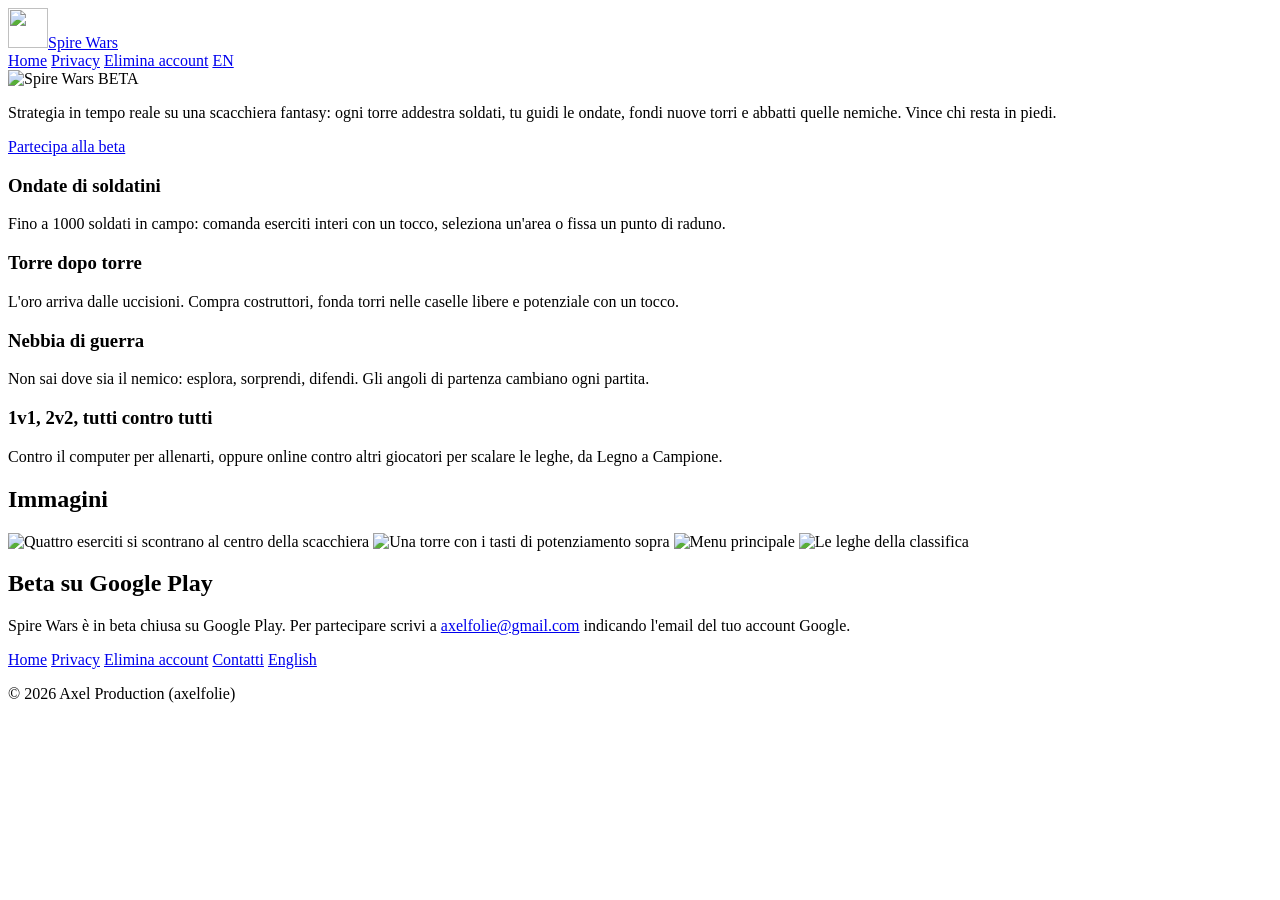
==== index.html @ b200a83e "Add files via upload" ====
<!doctype html>
<html lang="it">
<head>
  <meta charset="utf-8" />
  <meta name="viewport" content="width=device-width, initial-scale=1" />
  <title>Spire Wars – Strategia a torri in tempo reale</title>
  <meta name="description" content="Guida ondate di centinaia di soldatini, conquista la scacchiera torre dopo torre. 1 contro 1, 2 contro 2, tutti contro tutti, anche online." />
  <meta name="theme-color" content="#0d1a33" />
  <meta property="og:title" content="Spire Wars – Strategia a torri in tempo reale" />
  <meta property="og:description" content="Guida ondate di centinaia di soldatini, conquista la scacchiera torre dopo torre. 1 contro 1, 2 contro 2, tutti contro tutti, anche online." />
  <meta property="og:image" content="https://spirewars.github.io/assets/social.jpg" />
  <link rel="icon" href="favicon.png" />
  <link rel="alternate" hreflang="en" href="en/index.html" />
  <link rel="stylesheet" href="assets/style.css" />
</head>
<body>
  <header class="top">
    <div class="wrap">
      <a class="brand" href="./"><img src="assets/icon-64.png" alt="" width="40" height="40" /><span>Spire Wars</span></a>
      <nav class="nav" aria-label="Principale">
        <a href="./" aria-current="page">Home</a>
        <a href="privacy.html">Privacy</a>
        <a href="delete-account.html">Elimina account</a>
        <a class="lang" href="en/index.html" hreflang="en" lang="en">EN</a>
      </nav>
    </div>
  </header>

  <main>
    <section class="hero">
      <div class="wrap">
        <img class="logo" src="assets/title.png" alt="Spire Wars" width="900" height="358" />
        <span class="badge">BETA</span>
        <p class="lead">Strategia in tempo reale su una scacchiera fantasy: ogni torre addestra soldati, tu guidi le ondate, fondi nuove torri e abbatti quelle nemiche. Vince chi resta in piedi.</p>
        <a class="btn" href="mailto:axelfolie@gmail.com?subject=Beta%20Spire%20Wars">Partecipa alla beta</a>
      </div>
    </section>
    <section>
      <div class="wrap">
        <div class="cards">
          <div class="card"><h3>Ondate di soldatini</h3><p>Fino a 1000 soldati in campo: comanda eserciti interi con un tocco, seleziona un'area o fissa un punto di raduno.</p></div>
          <div class="card"><h3>Torre dopo torre</h3><p>L'oro arriva dalle uccisioni. Compra costruttori, fonda torri nelle caselle libere e potenziale con un tocco.</p></div>
          <div class="card"><h3>Nebbia di guerra</h3><p>Non sai dove sia il nemico: esplora, sorprendi, difendi. Gli angoli di partenza cambiano ogni partita.</p></div>
          <div class="card"><h3>1v1, 2v2, tutti contro tutti</h3><p>Contro il computer per allenarti, oppure online contro altri giocatori per scalare le leghe, da Legno a Campione.</p></div>
        </div>
        <h2>Immagini</h2>
        <div class="shots">
          <img src="assets/shot_it_2_battle.jpg" alt="Quattro eserciti si scontrano al centro della scacchiera" loading="lazy" width="1280" height="720" />
          <img src="assets/shot_it_3_upgrades.jpg" alt="Una torre con i tasti di potenziamento sopra" loading="lazy" width="1280" height="720" />
          <img src="assets/shot_it_1_menu.jpg" alt="Menu principale" loading="lazy" width="1280" height="720" />
          <img src="assets/shot_it_4_ranking.jpg" alt="Le leghe della classifica" loading="lazy" width="1280" height="720" />
        </div>
        <h2>Beta su Google Play</h2>
        <p>Spire Wars è in beta chiusa su Google Play. Per partecipare scrivi a <a href="mailto:axelfolie@gmail.com?subject=Beta%20Spire%20Wars">axelfolie@gmail.com</a> indicando l'email del tuo account Google.</p>
      </div>
    </section>
  </main>

  <footer>
    <div class="wrap">
      <nav aria-label="Note legali">
        <a href="./">Home</a>
        <a href="privacy.html">Privacy</a>
        <a href="delete-account.html">Elimina account</a>
        <a href="mailto:axelfolie@gmail.com">Contatti</a>
        <a href="en/index.html" hreflang="en" lang="en">English</a>
      </nav>
      <p>© 2026 Axel Production (axelfolie)</p>
    </div>
  </footer>
</body>
</html>
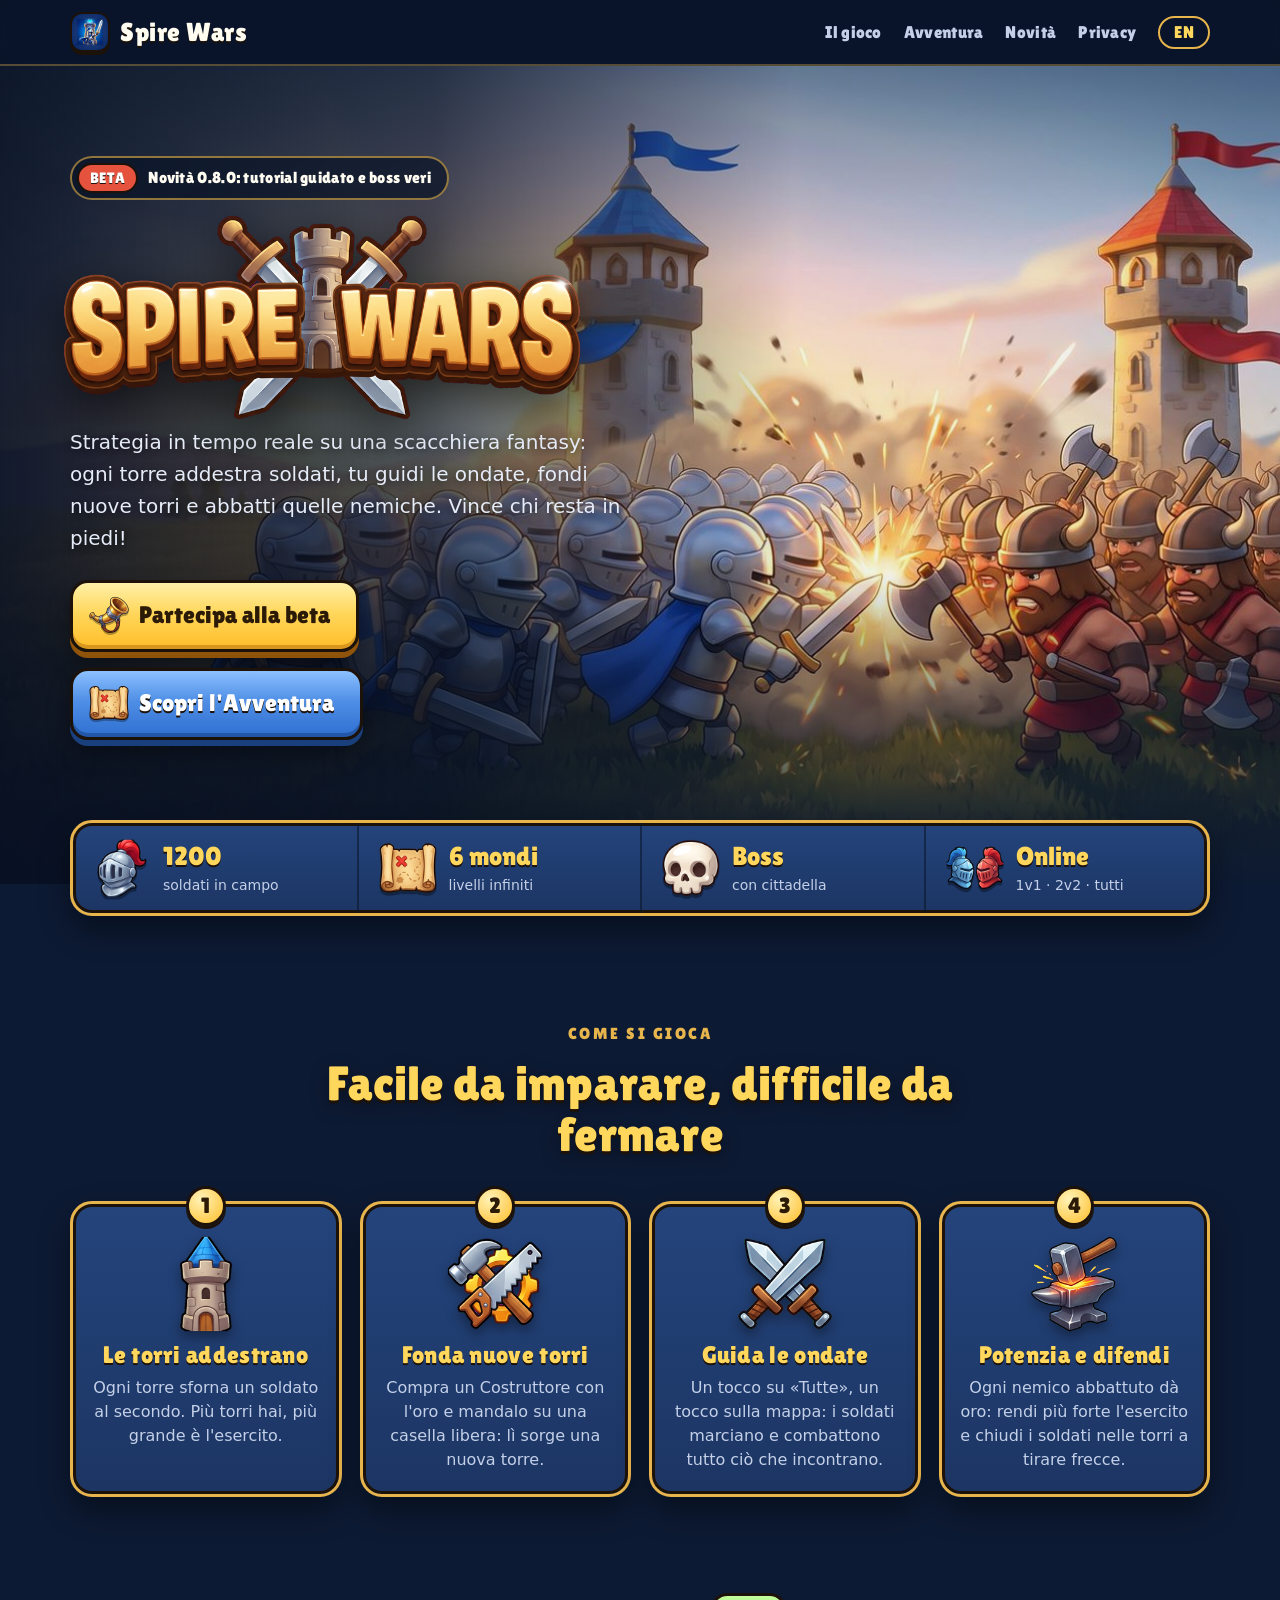
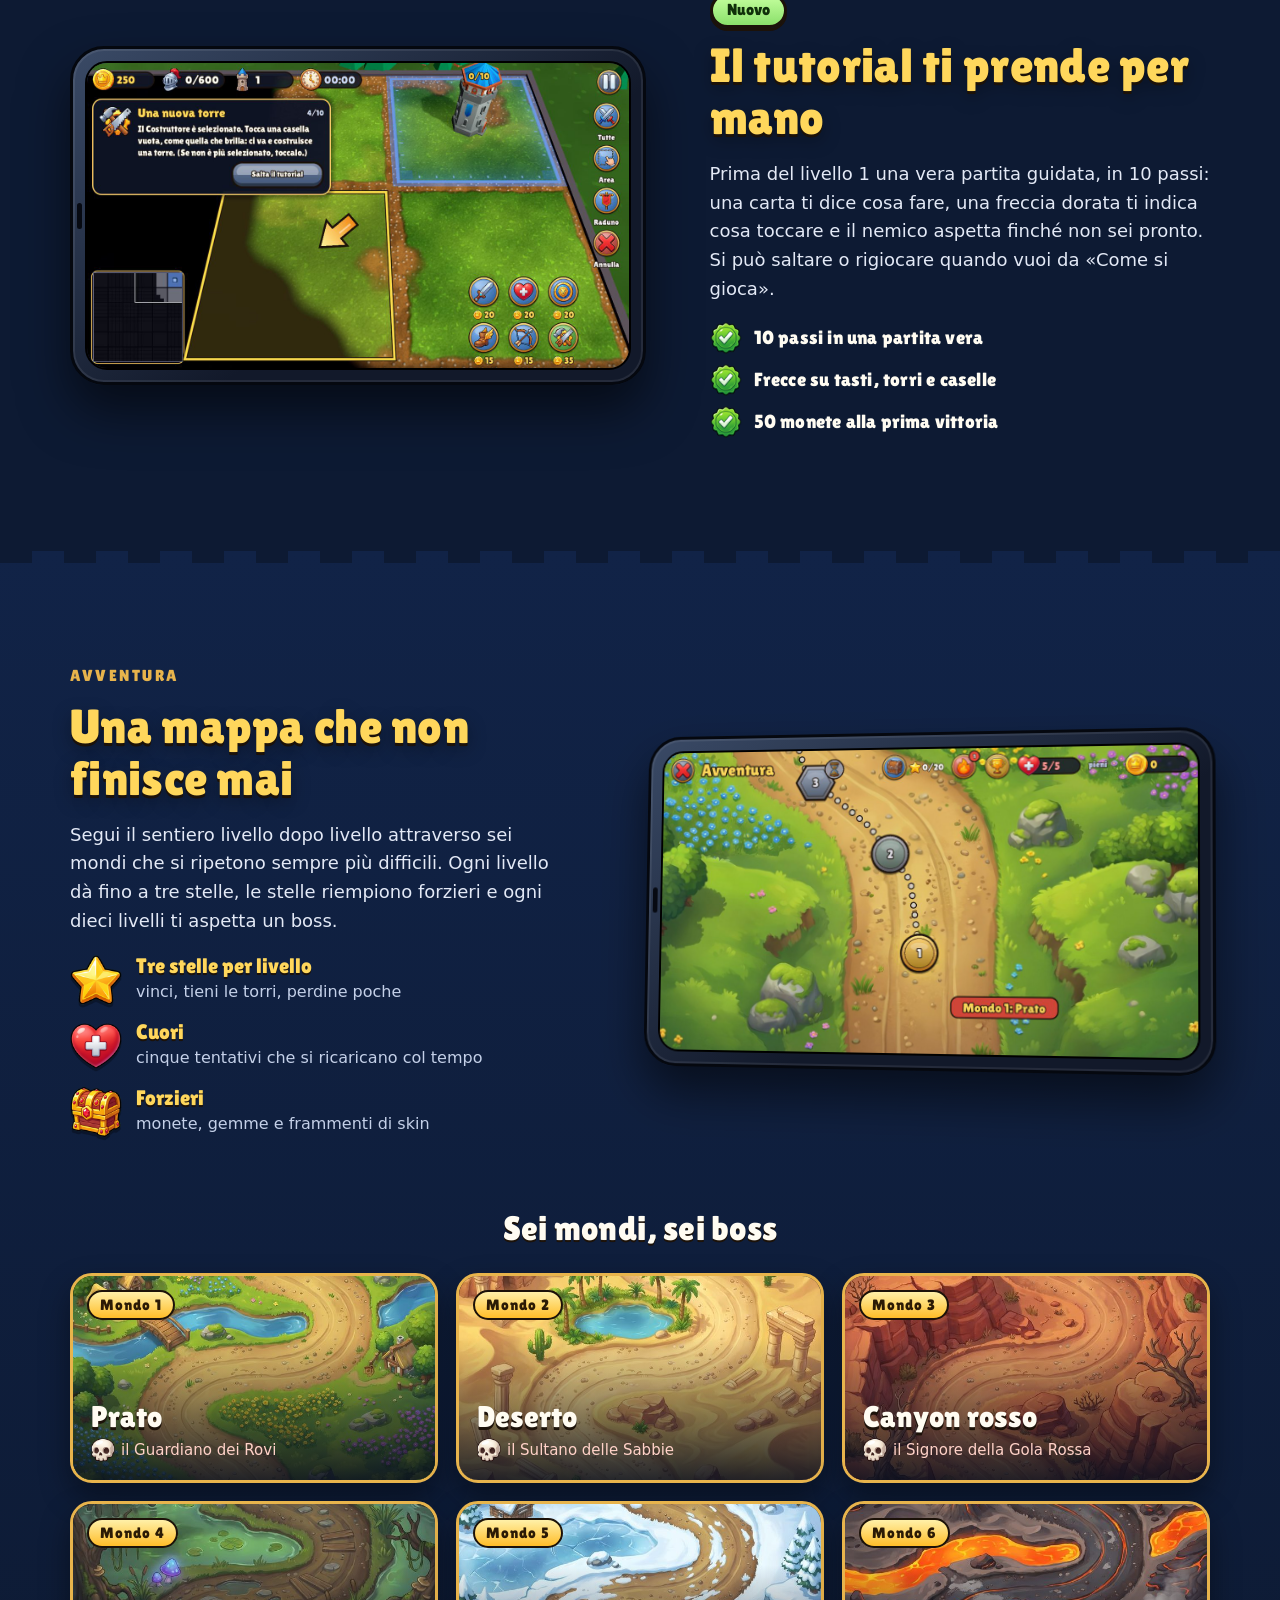
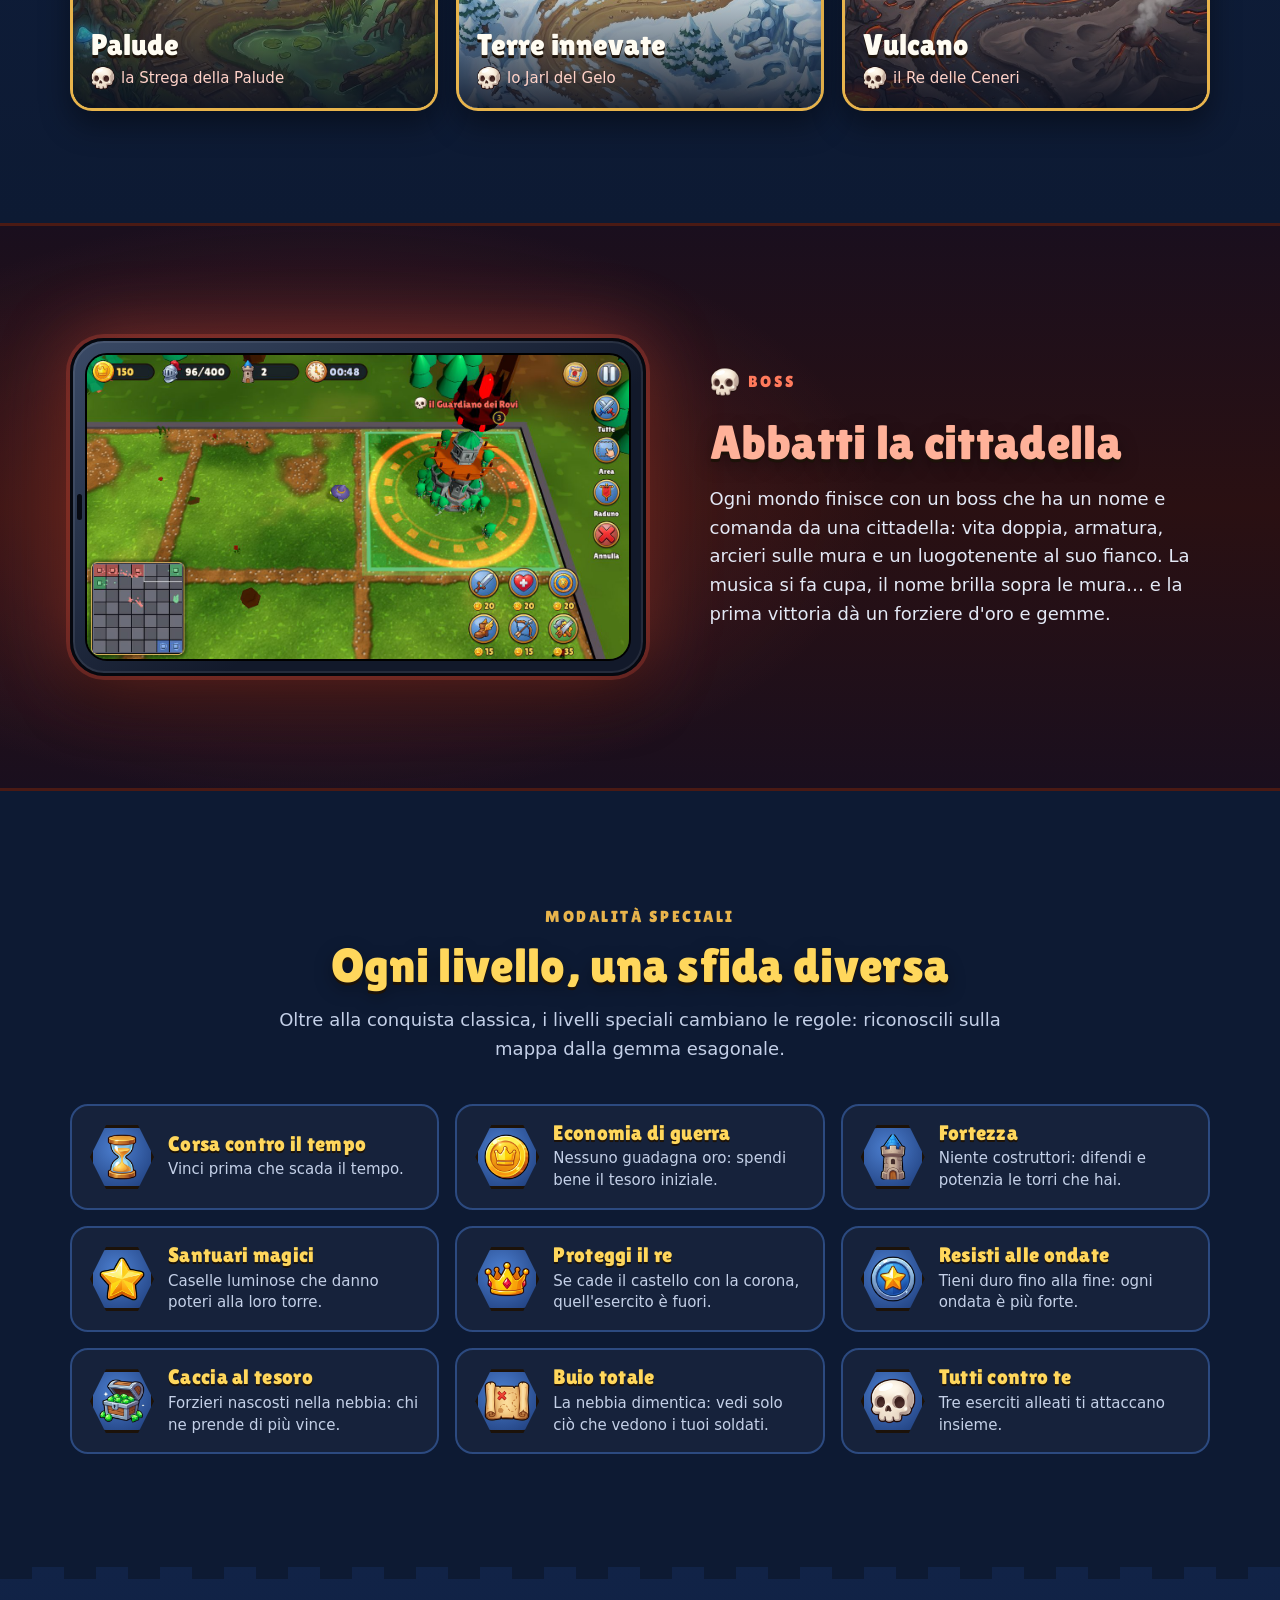
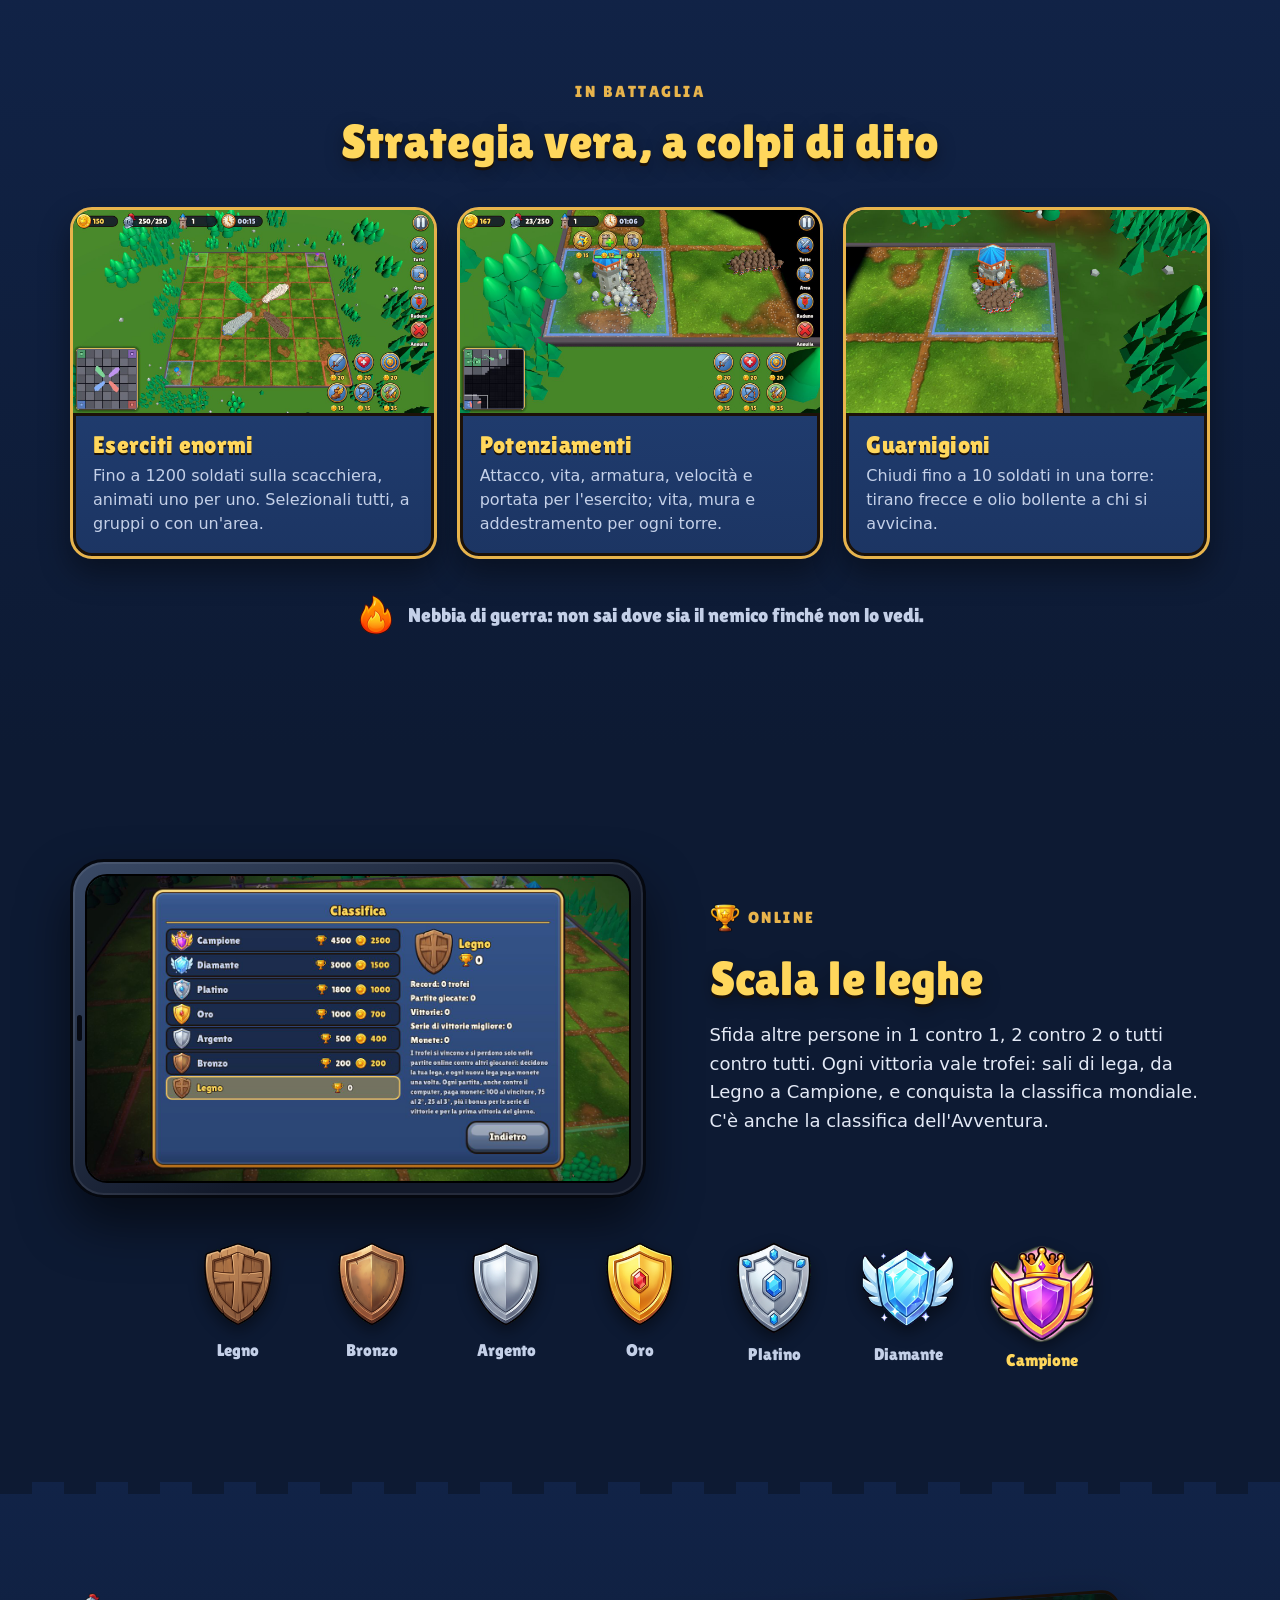
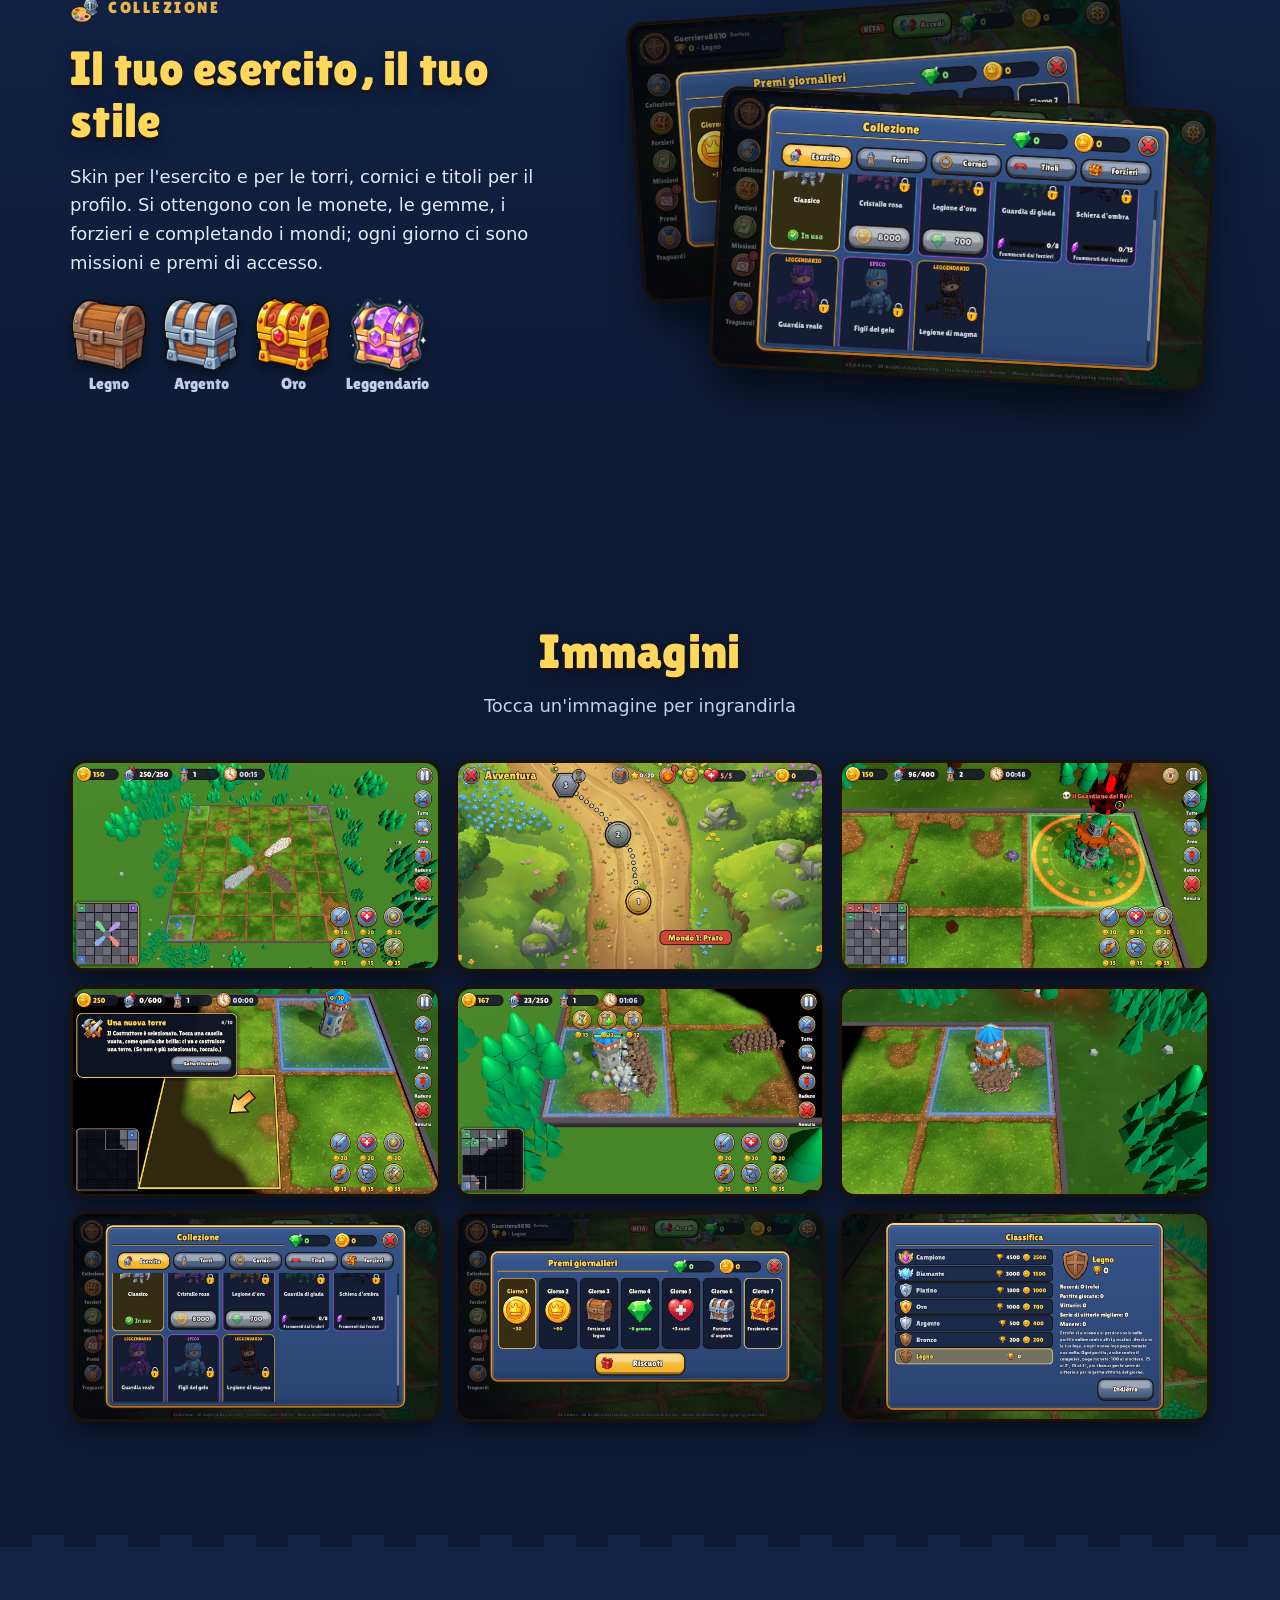
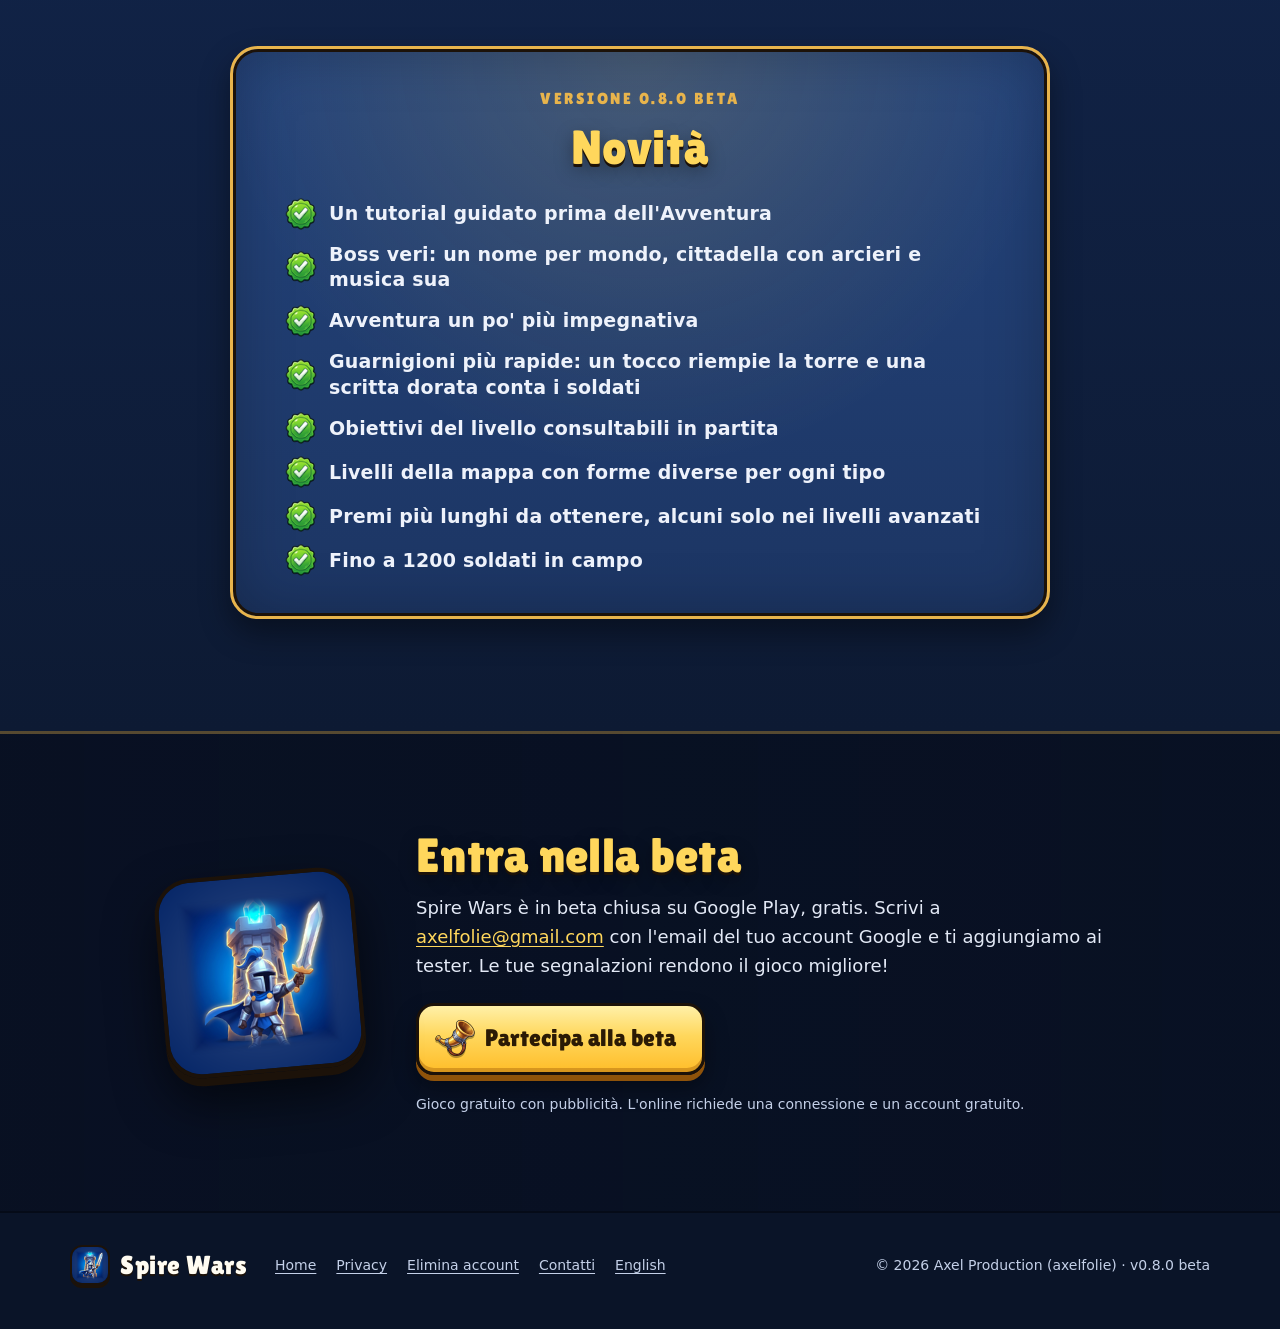
==== commit 322cbae3: "Add files via upload" ====
--- a/index.html
+++ b/index.html
@@ -4,13 +4,16 @@
   <meta charset="utf-8" />
   <meta name="viewport" content="width=device-width, initial-scale=1" />
   <title>Spire Wars – Strategia a torri in tempo reale</title>
-  <meta name="description" content="Guida ondate di centinaia di soldatini, conquista la scacchiera torre dopo torre. 1 contro 1, 2 contro 2, tutti contro tutti, anche online." />
+  <meta name="description" content="Guida ondate di centinaia di soldatini e conquista la scacchiera torre dopo torre. Avventura infinita con boss, tutorial guidato, 1 contro 1, 2 contro 2 e tutti contro tutti online." />
   <meta name="theme-color" content="#0d1a33" />
+  <meta property="og:type" content="website" />
   <meta property="og:title" content="Spire Wars – Strategia a torri in tempo reale" />
-  <meta property="og:description" content="Guida ondate di centinaia di soldatini, conquista la scacchiera torre dopo torre. 1 contro 1, 2 contro 2, tutti contro tutti, anche online." />
+  <meta property="og:description" content="Guida ondate di centinaia di soldatini e conquista la scacchiera torre dopo torre. Avventura infinita con boss, tutorial guidato, 1 contro 1, 2 contro 2 e tutti contro tutti online." />
   <meta property="og:image" content="https://spirewars.github.io/assets/social.jpg" />
+  <meta name="twitter:card" content="summary_large_image" />
   <link rel="icon" href="favicon.png" />
   <link rel="alternate" hreflang="en" href="en/index.html" />
+  <link rel="preload" href="assets/fonts/LilitaOne-Regular.ttf" as="font" type="font/ttf" crossorigin />
   <link rel="stylesheet" href="assets/style.css" />
 </head>
 <body>
@@ -18,9 +21,10 @@
     <div class="wrap">
       <a class="brand" href="./"><img src="assets/icon-64.png" alt="" width="40" height="40" /><span>Spire Wars</span></a>
       <nav class="nav" aria-label="Principale">
-        <a href="./" aria-current="page">Home</a>
+        <a class="hide-sm" href="#gioco">Il gioco</a>
+        <a class="hide-sm" href="#avventura">Avventura</a>
+        <a class="hide-sm" href="#novita">Novità</a>
         <a href="privacy.html">Privacy</a>
-        <a href="delete-account.html">Elimina account</a>
         <a class="lang" href="en/index.html" hreflang="en" lang="en">EN</a>
       </nav>
     </div>
@@ -28,36 +32,262 @@
 
   <main>
     <section class="hero">
-      <div class="wrap">
-        <img class="logo" src="assets/title.png" alt="Spire Wars" width="900" height="358" />
-        <span class="badge">BETA</span>
-        <p class="lead">Strategia in tempo reale su una scacchiera fantasy: ogni torre addestra soldati, tu guidi le ondate, fondi nuove torri e abbatti quelle nemiche. Vince chi resta in piedi.</p>
-        <a class="btn" href="mailto:axelfolie@gmail.com?subject=Beta%20Spire%20Wars">Partecipa alla beta</a>
-      </div>
-    </section>
-    <section>
-      <div class="wrap">
-        <div class="cards">
-          <div class="card"><h3>Ondate di soldatini</h3><p>Fino a 1000 soldati in campo: comanda eserciti interi con un tocco, seleziona un'area o fissa un punto di raduno.</p></div>
-          <div class="card"><h3>Torre dopo torre</h3><p>L'oro arriva dalle uccisioni. Compra costruttori, fonda torri nelle caselle libere e potenziale con un tocco.</p></div>
-          <div class="card"><h3>Nebbia di guerra</h3><p>Non sai dove sia il nemico: esplora, sorprendi, difendi. Gli angoli di partenza cambiano ogni partita.</p></div>
-          <div class="card"><h3>1v1, 2v2, tutti contro tutti</h3><p>Contro il computer per allenarti, oppure online contro altri giocatori per scalare le leghe, da Legno a Campione.</p></div>
-        </div>
-        <h2>Immagini</h2>
-        <div class="shots">
-          <img src="assets/shot_it_2_battle.jpg" alt="Quattro eserciti si scontrano al centro della scacchiera" loading="lazy" width="1280" height="720" />
-          <img src="assets/shot_it_3_upgrades.jpg" alt="Una torre con i tasti di potenziamento sopra" loading="lazy" width="1280" height="720" />
-          <img src="assets/shot_it_1_menu.jpg" alt="Menu principale" loading="lazy" width="1280" height="720" />
-          <img src="assets/shot_it_4_ranking.jpg" alt="Le leghe della classifica" loading="lazy" width="1280" height="720" />
-        </div>
-        <h2>Beta su Google Play</h2>
-        <p>Spire Wars è in beta chiusa su Google Play. Per partecipare scrivi a <a href="mailto:axelfolie@gmail.com?subject=Beta%20Spire%20Wars">axelfolie@gmail.com</a> indicando l'email del tuo account Google.</p>
+      <div class="hero-art"><img class="hero-bg" src="assets/hero.jpg" alt="" width="1920" height="814" fetchpriority="high" /></div>
+      <div class="wrap hero-in">
+        <div class="hero-copy">
+          <a class="chip" href="#novita"><span class="badge">BETA</span>Novità 0.8.0: tutorial guidato e boss veri</a>
+          <h1 class="sr">Spire Wars</h1>
+          <img class="logo" src="assets/title.png" alt="Spire Wars" width="900" height="358" />
+          <p class="lead">Strategia in tempo reale su una scacchiera fantasy: ogni torre addestra soldati, tu guidi le ondate, fondi nuove torri e abbatti quelle nemiche. Vince chi resta in piedi!</p>
+          <div class="actions">
+            <a class="btn" href="mailto:axelfolie@gmail.com?subject=Beta%20Spire%20Wars"><img class="bi" src="assets/icons/war_horn.png" alt="" width="80" height="80" loading="lazy" />Partecipa alla beta</a>
+            <a class="btn secondary" href="#avventura"><img class="bi" src="assets/icons/map.png" alt="" width="80" height="80" loading="lazy" />Scopri l'Avventura</a>
+          </div>
+        </div>
+      </div>
+      <div class="wrap">
+        <ul class="stats">
+          <li><img class="ic" src="assets/icons/army.png" alt="" width="80" height="80" loading="lazy" /><strong>1200</strong><span>soldati in campo</span></li>
+          <li><img class="ic" src="assets/icons/map.png" alt="" width="80" height="80" loading="lazy" /><strong>6 mondi</strong><span>livelli infiniti</span></li>
+          <li><img class="ic" src="assets/icons/skull.png" alt="" width="80" height="80" loading="lazy" /><strong>Boss</strong><span>con cittadella</span></li>
+          <li><img class="ic" src="assets/icons/online.png" alt="" width="80" height="80" loading="lazy" /><strong>Online</strong><span>1v1 · 2v2 · tutti</span></li>
+        </ul>
+      </div>
+    </section>
+
+    <section id="gioco" class="band">
+      <div class="wrap">
+        <header class="head"><span class="eyebrow">Come si gioca</span><h2>Facile da imparare, difficile da fermare</h2></header>
+        <ol class="steps">
+          <li class="step">
+            <span class="num">1</span><img class="ic big" src="assets/icons/tower.png" alt="" width="80" height="80" loading="lazy" />
+            <h3>Le torri addestrano</h3><p>Ogni torre sforna un soldato al secondo. Più torri hai, più grande è l'esercito.</p>
+          </li>
+          <li class="step">
+            <span class="num">2</span><img class="ic big" src="assets/icons/builder.png" alt="" width="80" height="80" loading="lazy" />
+            <h3>Fonda nuove torri</h3><p>Compra un Costruttore con l'oro e mandalo su una casella libera: lì sorge una nuova torre.</p>
+          </li>
+          <li class="step">
+            <span class="num">3</span><img class="ic big" src="assets/icons/swords.png" alt="" width="80" height="80" loading="lazy" />
+            <h3>Guida le ondate</h3><p>Un tocco su «Tutte», un tocco sulla mappa: i soldati marciano e combattono tutto ciò che incontrano.</p>
+          </li>
+          <li class="step">
+            <span class="num">4</span><img class="ic big" src="assets/icons/anvil.png" alt="" width="80" height="80" loading="lazy" />
+            <h3>Potenzia e difendi</h3><p>Ogni nemico abbattuto dà oro: rendi più forte l'esercito e chiudi i soldati nelle torri a tirare frecce.</p>
+          </li>
+        </ol>
+        <div class="split">
+          <div class="device"><img src="assets/shot_it_tutorial.jpg" alt="Il tutorial: una carta spiega il passo e una freccia dorata indica la casella dove costruire" width="1280" height="720" loading="lazy" /></div>
+          <div class="copy">
+            <span class="tag">Nuovo</span>
+            <h2>Il tutorial ti prende per mano</h2>
+            <p>Prima del livello 1 una vera partita guidata, in 10 passi: una carta ti dice cosa fare, una freccia dorata ti indica cosa toccare e il nemico aspetta finché non sei pronto. Si può saltare o rigiocare quando vuoi da «Come si gioca».</p>
+            <ul class="ticks"><li><img class="tick" src="assets/icons/check.png" alt="" width="80" height="80" loading="lazy" />10 passi in una partita vera</li><li><img class="tick" src="assets/icons/check.png" alt="" width="80" height="80" loading="lazy" />Frecce su tasti, torri e caselle</li><li><img class="tick" src="assets/icons/check.png" alt="" width="80" height="80" loading="lazy" />50 monete alla prima vittoria</li></ul>
+          </div>
+        </div>
+      </div>
+    </section>
+
+    <section id="avventura" class="band alt">
+      <div class="wrap">
+        <div class="split rev">
+          <div class="device tilt"><img src="assets/shot_it_map.jpg" alt="La mappa dell'Avventura nel mondo del Prato, con il sentiero e i livelli" width="1280" height="720" loading="lazy" /></div>
+          <div class="copy">
+            <span class="eyebrow">Avventura</span>
+            <h2>Una mappa che non finisce mai</h2>
+            <p>Segui il sentiero livello dopo livello attraverso sei mondi che si ripetono sempre più difficili. Ogni livello dà fino a tre stelle, le stelle riempiono forzieri e ogni dieci livelli ti aspetta un boss.</p>
+            <ul class="points">
+            <li><img class="ic" src="assets/icons/star.png" alt="" width="80" height="80" loading="lazy" /><div><strong>Tre stelle per livello</strong><span>vinci, tieni le torri, perdine poche</span></div></li>
+            <li><img class="ic" src="assets/icons/hp.png" alt="" width="80" height="80" loading="lazy" /><div><strong>Cuori</strong><span>cinque tentativi che si ricaricano col tempo</span></div></li>
+            <li><img class="ic" src="assets/icons/chest_gold.png" alt="" width="80" height="80" loading="lazy" /><div><strong>Forzieri</strong><span>monete, gemme e frammenti di skin</span></div></li>
+            </ul>
+          </div>
+        </div>
+        <h3 class="sub">Sei mondi, sei boss</h3>
+        <ul class="worlds">
+          <li class="world">
+            <img class="wbg" src="assets/world_0.jpg" alt="" width="640" height="480" loading="lazy" />
+            <span class="wnum">Mondo 1</span>
+            <strong>Prato</strong>
+            <span class="boss"><img class="sk" src="assets/icons/skull.png" alt="" width="80" height="80" loading="lazy" />il Guardiano dei Rovi</span>
+          </li>
+          <li class="world">
+            <img class="wbg" src="assets/world_1.jpg" alt="" width="640" height="480" loading="lazy" />
+            <span class="wnum">Mondo 2</span>
+            <strong>Deserto</strong>
+            <span class="boss"><img class="sk" src="assets/icons/skull.png" alt="" width="80" height="80" loading="lazy" />il Sultano delle Sabbie</span>
+          </li>
+          <li class="world">
+            <img class="wbg" src="assets/world_2.jpg" alt="" width="640" height="480" loading="lazy" />
+            <span class="wnum">Mondo 3</span>
+            <strong>Canyon rosso</strong>
+            <span class="boss"><img class="sk" src="assets/icons/skull.png" alt="" width="80" height="80" loading="lazy" />il Signore della Gola Rossa</span>
+          </li>
+          <li class="world">
+            <img class="wbg" src="assets/world_3.jpg" alt="" width="640" height="480" loading="lazy" />
+            <span class="wnum">Mondo 4</span>
+            <strong>Palude</strong>
+            <span class="boss"><img class="sk" src="assets/icons/skull.png" alt="" width="80" height="80" loading="lazy" />la Strega della Palude</span>
+          </li>
+          <li class="world">
+            <img class="wbg" src="assets/world_4.jpg" alt="" width="640" height="480" loading="lazy" />
+            <span class="wnum">Mondo 5</span>
+            <strong>Terre innevate</strong>
+            <span class="boss"><img class="sk" src="assets/icons/skull.png" alt="" width="80" height="80" loading="lazy" />lo Jarl del Gelo</span>
+          </li>
+          <li class="world">
+            <img class="wbg" src="assets/world_5.jpg" alt="" width="640" height="480" loading="lazy" />
+            <span class="wnum">Mondo 6</span>
+            <strong>Vulcano</strong>
+            <span class="boss"><img class="sk" src="assets/icons/skull.png" alt="" width="80" height="80" loading="lazy" />il Re delle Ceneri</span>
+          </li>
+        </ul>
+      </div>
+    </section>
+
+    <section class="boss-band">
+      <div class="wrap split">
+        <div class="device glow"><img src="assets/shot_it_boss.jpg" alt="La cittadella del Guardiano dei Rovi con il cerchio runico rosso e gli arcieri" width="1280" height="720" loading="lazy" /></div>
+        <div class="copy">
+          <span class="eyebrow red"><img class="ei" src="assets/icons/skull.png" alt="" width="80" height="80" loading="lazy" />Boss</span>
+          <h2>Abbatti la cittadella</h2>
+          <p>Ogni mondo finisce con un boss che ha un nome e comanda da una cittadella: vita doppia, armatura, arcieri sulle mura e un luogotenente al suo fianco. La musica si fa cupa, il nome brilla sopra le mura… e la prima vittoria dà un forziere d'oro e gemme.</p>
+        </div>
+      </div>
+    </section>
+
+    <section class="band">
+      <div class="wrap">
+        <header class="head"><span class="eyebrow">Modalità speciali</span><h2>Ogni livello, una sfida diversa</h2><p>Oltre alla conquista classica, i livelli speciali cambiano le regole: riconoscili sulla mappa dalla gemma esagonale.</p></header>
+        <ul class="modes">
+          <li class="mode"><img class="ic" src="assets/icons/hourglass.png" alt="" width="80" height="80" loading="lazy" /><div><h3>Corsa contro il tempo</h3><p>Vinci prima che scada il tempo.</p></div></li>
+          <li class="mode"><img class="ic" src="assets/icons/coin.png" alt="" width="80" height="80" loading="lazy" /><div><h3>Economia di guerra</h3><p>Nessuno guadagna oro: spendi bene il tesoro iniziale.</p></div></li>
+          <li class="mode"><img class="ic" src="assets/icons/tower.png" alt="" width="80" height="80" loading="lazy" /><div><h3>Fortezza</h3><p>Niente costruttori: difendi e potenzia le torri che hai.</p></div></li>
+          <li class="mode"><img class="ic" src="assets/icons/star.png" alt="" width="80" height="80" loading="lazy" /><div><h3>Santuari magici</h3><p>Caselle luminose che danno poteri alla loro torre.</p></div></li>
+          <li class="mode"><img class="ic" src="assets/icons/crown.png" alt="" width="80" height="80" loading="lazy" /><div><h3>Proteggi il re</h3><p>Se cade il castello con la corona, quell'esercito è fuori.</p></div></li>
+          <li class="mode"><img class="ic" src="assets/icons/shield_star.png" alt="" width="80" height="80" loading="lazy" /><div><h3>Resisti alle ondate</h3><p>Tieni duro fino alla fine: ogni ondata è più forte.</p></div></li>
+          <li class="mode"><img class="ic" src="assets/icons/gem_chest.png" alt="" width="80" height="80" loading="lazy" /><div><h3>Caccia al tesoro</h3><p>Forzieri nascosti nella nebbia: chi ne prende di più vince.</p></div></li>
+          <li class="mode"><img class="ic" src="assets/icons/map.png" alt="" width="80" height="80" loading="lazy" /><div><h3>Buio totale</h3><p>La nebbia dimentica: vedi solo ciò che vedono i tuoi soldati.</p></div></li>
+          <li class="mode"><img class="ic" src="assets/icons/skull.png" alt="" width="80" height="80" loading="lazy" /><div><h3>Tutti contro te</h3><p>Tre eserciti alleati ti attaccano insieme.</p></div></li>
+        </ul>
+      </div>
+    </section>
+
+    <section class="band alt">
+      <div class="wrap">
+        <header class="head"><span class="eyebrow">In battaglia</span><h2>Strategia vera, a colpi di dito</h2></header>
+        <div class="medias">
+          <figure class="media">
+            <a href="assets/shot_it_battle.jpg"><img src="assets/shot_it_battle.jpg" alt="Quattro eserciti si scontrano al centro della scacchiera" width="1280" height="720" loading="lazy" /></a>
+            <figcaption><h3>Eserciti enormi</h3><p>Fino a 1200 soldati sulla scacchiera, animati uno per uno. Selezionali tutti, a gruppi o con un'area.</p></figcaption>
+          </figure>
+          <figure class="media">
+            <a href="assets/shot_it_upgrades.jpg"><img src="assets/shot_it_upgrades.jpg" alt="Una torre con i tasti di potenziamento sopra" width="1280" height="720" loading="lazy" /></a>
+            <figcaption><h3>Potenziamenti</h3><p>Attacco, vita, armatura, velocità e portata per l'esercito; vita, mura e addestramento per ogni torre.</p></figcaption>
+          </figure>
+          <figure class="media">
+            <a href="assets/shot_garrison.jpg"><img src="assets/shot_garrison.jpg" alt="Una torre con i soldati sulle mura respinge un'ondata nemica" width="1280" height="720" loading="lazy" /></a>
+            <figcaption><h3>Guarnigioni</h3><p>Chiudi fino a 10 soldati in una torre: tirano frecce e olio bollente a chi si avvicina.</p></figcaption>
+          </figure>
+        </div>
+        <p class="fog"><img class="ic" src="assets/icons/flame.png" alt="" width="80" height="80" loading="lazy" />Nebbia di guerra: non sai dove sia il nemico finché non lo vedi.</p>
+      </div>
+    </section>
+
+    <section class="band">
+      <div class="wrap split">
+        <div class="device"><img src="assets/shot_it_ranking.jpg" alt="Le leghe della classifica online" width="1280" height="720" loading="lazy" /></div>
+        <div class="copy">
+          <span class="eyebrow"><img class="ei" src="assets/icons/trophy.png" alt="" width="80" height="80" loading="lazy" />Online</span>
+          <h2>Scala le leghe</h2>
+          <p>Sfida altre persone in 1 contro 1, 2 contro 2 o tutti contro tutti. Ogni vittoria vale trofei: sali di lega, da Legno a Campione, e conquista la classifica mondiale. C'è anche la classifica dell'Avventura.</p>
+        </div>
+      </div>
+      <div class="wrap">
+        <ul class="leagues">
+          <li><img class="lg" src="assets/icons/league_0.png" alt="" width="80" height="80" loading="lazy" /><span>Legno</span></li>
+          <li><img class="lg" src="assets/icons/league_1.png" alt="" width="80" height="80" loading="lazy" /><span>Bronzo</span></li>
+          <li><img class="lg" src="assets/icons/league_2.png" alt="" width="80" height="80" loading="lazy" /><span>Argento</span></li>
+          <li><img class="lg" src="assets/icons/league_3.png" alt="" width="80" height="80" loading="lazy" /><span>Oro</span></li>
+          <li><img class="lg" src="assets/icons/league_4.png" alt="" width="80" height="80" loading="lazy" /><span>Platino</span></li>
+          <li><img class="lg" src="assets/icons/league_5.png" alt="" width="80" height="80" loading="lazy" /><span>Diamante</span></li>
+          <li><img class="lg" src="assets/icons/league_6.png" alt="" width="80" height="80" loading="lazy" /><span>Campione</span></li>
+        </ul>
+      </div>
+    </section>
+
+    <section class="band alt">
+      <div class="wrap split rev">
+        <div class="stack">
+          <img class="back" src="assets/shot_it_daily.jpg" alt="I premi giornalieri dei sette giorni" width="1280" height="720" loading="lazy" />
+          <img class="front" src="assets/shot_it_collection.jpg" alt="La collezione delle skin dell'esercito" width="1280" height="720" loading="lazy" />
+        </div>
+        <div class="copy">
+          <span class="eyebrow"><img class="ei" src="assets/icons/collection.png" alt="" width="80" height="80" loading="lazy" />Collezione</span>
+          <h2>Il tuo esercito, il tuo stile</h2>
+          <p>Skin per l'esercito e per le torri, cornici e titoli per il profilo. Si ottengono con le monete, le gemme, i forzieri e completando i mondi; ogni giorno ci sono missioni e premi di accesso.</p>
+          <ul class="chests">
+          <li><img class="ch" src="assets/icons/chest_wood.png" alt="" width="80" height="80" loading="lazy" /><span>Legno</span></li>
+          <li><img class="ch" src="assets/icons/chest_silver.png" alt="" width="80" height="80" loading="lazy" /><span>Argento</span></li>
+          <li><img class="ch" src="assets/icons/chest_gold.png" alt="" width="80" height="80" loading="lazy" /><span>Oro</span></li>
+          <li><img class="ch" src="assets/icons/chest_legendary.png" alt="" width="80" height="80" loading="lazy" /><span>Leggendario</span></li>
+          </ul>
+        </div>
+      </div>
+    </section>
+
+    <section class="band">
+      <div class="wrap">
+        <header class="head"><h2>Immagini</h2><p>Tocca un'immagine per ingrandirla</p></header>
+        <div class="gallery">
+          <a href="assets/shot_it_battle.jpg"><img src="assets/shot_it_battle.jpg" alt="Quattro eserciti si scontrano al centro della scacchiera" width="1280" height="720" loading="lazy" /></a>
+          <a href="assets/shot_it_map.jpg"><img src="assets/shot_it_map.jpg" alt="La mappa dell'Avventura nel mondo del Prato, con il sentiero e i livelli" width="1280" height="720" loading="lazy" /></a>
+          <a href="assets/shot_it_boss.jpg"><img src="assets/shot_it_boss.jpg" alt="La cittadella del Guardiano dei Rovi con il cerchio runico rosso e gli arcieri" width="1280" height="720" loading="lazy" /></a>
+          <a href="assets/shot_it_tutorial.jpg"><img src="assets/shot_it_tutorial.jpg" alt="Il tutorial: una carta spiega il passo e una freccia dorata indica la casella dove costruire" width="1280" height="720" loading="lazy" /></a>
+          <a href="assets/shot_it_upgrades.jpg"><img src="assets/shot_it_upgrades.jpg" alt="Una torre con i tasti di potenziamento sopra" width="1280" height="720" loading="lazy" /></a>
+          <a href="assets/shot_garrison.jpg"><img src="assets/shot_garrison.jpg" alt="Una torre con i soldati sulle mura respinge un'ondata nemica" width="1280" height="720" loading="lazy" /></a>
+          <a href="assets/shot_it_collection.jpg"><img src="assets/shot_it_collection.jpg" alt="La collezione delle skin dell'esercito" width="1280" height="720" loading="lazy" /></a>
+          <a href="assets/shot_it_daily.jpg"><img src="assets/shot_it_daily.jpg" alt="I premi giornalieri dei sette giorni" width="1280" height="720" loading="lazy" /></a>
+          <a href="assets/shot_it_ranking.jpg"><img src="assets/shot_it_ranking.jpg" alt="Le leghe della classifica online" width="1280" height="720" loading="lazy" /></a>
+        </div>
+      </div>
+    </section>
+
+    <section id="novita" class="band alt">
+      <div class="wrap">
+        <div class="scroll">
+          <span class="eyebrow">Versione 0.8.0 beta</span>
+          <h2>Novità</h2>
+          <ul class="ticks news">
+          <li><img class="tick" src="assets/icons/check.png" alt="" width="80" height="80" loading="lazy" />Un tutorial guidato prima dell'Avventura</li>
+          <li><img class="tick" src="assets/icons/check.png" alt="" width="80" height="80" loading="lazy" />Boss veri: un nome per mondo, cittadella con arcieri e musica sua</li>
+          <li><img class="tick" src="assets/icons/check.png" alt="" width="80" height="80" loading="lazy" />Avventura un po' più impegnativa</li>
+          <li><img class="tick" src="assets/icons/check.png" alt="" width="80" height="80" loading="lazy" />Guarnigioni più rapide: un tocco riempie la torre e una scritta dorata conta i soldati</li>
+          <li><img class="tick" src="assets/icons/check.png" alt="" width="80" height="80" loading="lazy" />Obiettivi del livello consultabili in partita</li>
+          <li><img class="tick" src="assets/icons/check.png" alt="" width="80" height="80" loading="lazy" />Livelli della mappa con forme diverse per ogni tipo</li>
+          <li><img class="tick" src="assets/icons/check.png" alt="" width="80" height="80" loading="lazy" />Premi più lunghi da ottenere, alcuni solo nei livelli avanzati</li>
+          <li><img class="tick" src="assets/icons/check.png" alt="" width="80" height="80" loading="lazy" />Fino a 1200 soldati in campo</li>
+          </ul>
+        </div>
+      </div>
+    </section>
+
+    <section class="join">
+      <div class="wrap join-in">
+        <img class="app" src="assets/icon-256.png" alt="" width="256" height="256" loading="lazy" />
+        <div>
+          <h2>Entra nella beta</h2>
+          <p>Spire Wars è in beta chiusa su Google Play, gratis. Scrivi a <a href="mailto:axelfolie@gmail.com?subject=Beta%20Spire%20Wars">axelfolie@gmail.com</a> con l'email del tuo account Google e ti aggiungiamo ai tester. Le tue segnalazioni rendono il gioco migliore!</p>
+          <a class="btn" href="mailto:axelfolie@gmail.com?subject=Beta%20Spire%20Wars"><img class="bi" src="assets/icons/war_horn.png" alt="" width="80" height="80" loading="lazy" />Partecipa alla beta</a>
+          <p class="small">Gioco gratuito con pubblicità. L'online richiede una connessione e un account gratuito.</p>
+        </div>
       </div>
     </section>
   </main>
 
   <footer>
-    <div class="wrap">
+    <div class="wrap foot">
+      <a class="brand" href="./"><img src="assets/icon-64.png" alt="" width="40" height="40" loading="lazy" /><span>Spire Wars</span></a>
       <nav aria-label="Note legali">
         <a href="./">Home</a>
         <a href="privacy.html">Privacy</a>
@@ -65,7 +295,7 @@
         <a href="mailto:axelfolie@gmail.com">Contatti</a>
         <a href="en/index.html" hreflang="en" lang="en">English</a>
       </nav>
-      <p>© 2026 Axel Production (axelfolie)</p>
+      <p>© 2026 Axel Production (axelfolie) · v0.8.0 beta</p>
     </div>
   </footer>
 </body>
--- a/assets/style.css
+++ b/assets/style.css
@@ -0,0 +1,433 @@
+/* Spire Wars — sito statico (GitHub Pages). Stessi colori e font del gioco: blu notte, oro, Lilita One.
+   Nessuno script: solo CSS. Le animazioni si fermano con "riduci movimento". */
+@font-face {
+  font-family: 'Lilita One';
+  src: url('fonts/LilitaOne-Regular.ttf') format('truetype');
+  font-display: swap;
+}
+
+:root {
+  --bg: #0d1a33;
+  --bg-2: #112347;
+  --bg-3: #0a1428;
+  --card: #1c3563;
+  --card-2: #24447c;
+  --line: #2c4a80;
+  --text: #fffcf2;
+  --muted: #c4d0e8;
+  --gold: #ffd75c;
+  --gold-2: #ffbd29;
+  --gold-3: #e8b44c;
+  --ink: #2b1a05;
+  --outline: #1c1209;
+  --red: #e5523d;
+  --red-2: #ff7a5c;
+  --green: #8be06b;
+  --radius: 22px;
+  --display: 'Lilita One', 'Arial Rounded MT Bold', 'Trebuchet MS', sans-serif;
+  --body: system-ui, -apple-system, 'Segoe UI', Roboto, 'Helvetica Neue', Arial, sans-serif;
+  --shadow: 0 14px 30px rgba(0, 0, 0, 0.4);
+}
+
+* { box-sizing: border-box; }
+html { scroll-behavior: smooth; scroll-padding-top: 76px; }
+body {
+  margin: 0;
+  color: var(--text);
+  background: var(--bg);
+  font: 17px/1.6 var(--body);
+  -webkit-font-smoothing: antialiased;
+  overflow-x: hidden;
+}
+/* height:auto keeps the proportions when max-width shrinks an image that has width/height attributes */
+img { max-width: 100%; height: auto; display: block; }
+a { color: var(--gold); text-underline-offset: 3px; }
+a:hover { color: #fff1b8; }
+:focus-visible { outline: 3px solid var(--gold); outline-offset: 3px; border-radius: 8px; }
+ul, ol { padding: 0; margin: 0; list-style: none; }
+.sr { position: absolute; width: 1px; height: 1px; overflow: hidden; clip: rect(0 0 0 0); white-space: nowrap; }
+
+.wrap { width: min(1140px, 100% - 32px); margin-inline: auto; }
+
+/* ---------------------------------------------------------------- header */
+.top {
+  position: sticky; top: 0; z-index: 20;
+  background: rgba(10, 20, 40, 0.82);
+  backdrop-filter: blur(12px) saturate(1.3);
+  -webkit-backdrop-filter: blur(12px) saturate(1.3);
+  border-bottom: 2px solid rgba(232, 180, 76, 0.35);
+}
+.top .wrap { display: flex; align-items: center; justify-content: space-between; gap: 16px; min-height: 64px; }
+.brand { display: flex; align-items: center; gap: 10px; color: var(--text); text-decoration: none; }
+.brand img { width: 40px; height: 40px; border-radius: 12px; border: 2px solid var(--outline); box-shadow: 0 3px 0 var(--outline); }
+.brand span { font: 26px/1 var(--display); letter-spacing: 0.5px; text-shadow: 0 2px 0 var(--outline); white-space: nowrap; }
+.brand:hover { color: var(--text); }
+.nav { display: flex; align-items: center; gap: 22px; font: 17px/1 var(--display); letter-spacing: 0.3px; flex-wrap: wrap; }
+.nav a { color: var(--muted); text-decoration: none; padding: 10px 0; position: relative; }
+.nav a::after {
+  content: ""; position: absolute; left: 0; right: 0; bottom: 2px; height: 3px; border-radius: 3px;
+  background: var(--gold); transform: scaleX(0); transition: transform .2s ease;
+}
+.nav a:hover, .nav a[aria-current='page'] { color: var(--text); }
+.nav a:hover::after, .nav a[aria-current='page']::after { transform: scaleX(1); }
+.nav .lang { border: 2px solid var(--gold-3); border-radius: 999px; padding: 6px 14px; color: var(--gold); }
+.nav .lang::after { display: none; }
+
+/* ---------------------------------------------------------------- titles */
+h1, h2, h3 { font-family: var(--display); font-weight: 400; line-height: 1.08; margin: 0; letter-spacing: 0.3px; }
+h1 { font-size: clamp(40px, 7vw, 68px); color: var(--gold); text-shadow: 0 3px 0 var(--outline); }
+h2 { font-size: clamp(32px, 4.6vw, 48px); color: var(--gold); text-shadow: 0 3px 0 var(--outline), 0 6px 18px rgba(0, 0, 0, 0.35); }
+h3 { font-size: 24px; }
+.eyebrow {
+  display: inline-flex; align-items: center; gap: 8px;
+  font: 16px/1 var(--display); letter-spacing: 2.5px; text-transform: uppercase; color: var(--gold-3);
+}
+.eyebrow.red { color: var(--red-2); }
+.eyebrow .ei { width: 30px; height: 30px; }
+.tag {
+  display: inline-block; font: 16px/1 var(--display); color: #10300a; background: linear-gradient(#c4ff9e, var(--green));
+  border: 3px solid var(--outline); border-radius: 999px; padding: 6px 14px 7px; box-shadow: 0 3px 0 var(--outline);
+}
+
+/* ---------------------------------------------------------------- buttons */
+.btn {
+  display: inline-flex; align-items: center; gap: 10px;
+  font: 24px/1 var(--display); color: var(--ink); text-decoration: none;
+  background: linear-gradient(#fff0a8, #ffd75c 45%, var(--gold-2));
+  border: 3px solid var(--outline); border-radius: 18px;
+  padding: 12px 26px 14px 16px;
+  box-shadow: inset 0 -4px 0 rgba(168, 101, 12, 0.45), 0 6px 0 #8f530a, 0 12px 22px rgba(0, 0, 0, 0.4);
+  transition: transform .12s ease, box-shadow .12s ease, filter .12s ease;
+}
+.btn:hover { color: var(--ink); filter: brightness(1.06); transform: translateY(-2px); }
+.btn:active { transform: translateY(4px); box-shadow: inset 0 -4px 0 rgba(168, 101, 12, 0.45), 0 2px 0 #8f530a, 0 6px 12px rgba(0, 0, 0, 0.4); }
+.btn .bi { width: 40px; height: 40px; filter: drop-shadow(0 2px 0 rgba(0, 0, 0, 0.3)); }
+.btn.secondary {
+  color: #fff; text-shadow: 0 2px 0 var(--outline);
+  background: linear-gradient(#8cc0ff, #4f8fe6 45%, #2f6fd0);
+  box-shadow: inset 0 -4px 0 rgba(20, 60, 130, 0.5), 0 6px 0 #1a3f7d, 0 12px 22px rgba(0, 0, 0, 0.4);
+}
+.btn.secondary:hover { color: #fff; }
+
+/* ---------------------------------------------------------------- hero */
+.hero {
+  position: relative; isolation: isolate;
+  padding: clamp(40px, 7vw, 96px) 0 0;
+  min-height: min(88vh, 860px);
+  display: flex; flex-direction: column; justify-content: space-between;
+}
+.hero-art { position: absolute; inset: 0; z-index: -2; overflow: hidden; }
+.hero-bg {
+  width: 100%; height: 100%; object-fit: cover; object-position: 72% 40%;
+  animation: drift 26s ease-in-out infinite alternate;
+}
+.hero::after {
+  content: ""; position: absolute; inset: 0; z-index: -1;
+  background:
+    linear-gradient(90deg, rgba(8, 16, 34, 0.92) 0%, rgba(8, 16, 34, 0.7) 34%, rgba(8, 16, 34, 0.05) 62%),
+    linear-gradient(180deg, rgba(8, 16, 34, 0.35) 0%, transparent 25%, transparent 62%, var(--bg) 100%);
+}
+@keyframes drift { from { transform: scale(1.04); } to { transform: scale(1.13) translateX(-1.5%); } }
+.hero-in { display: flex; }
+.hero-copy { max-width: 560px; }
+.hero .logo { width: min(520px, 100%); margin: 14px 0 6px -8px; filter: drop-shadow(0 12px 22px rgba(0, 0, 0, 0.55)); animation: pop .7s cubic-bezier(.2, 1.4, .4, 1) both; }
+@keyframes pop { from { transform: scale(.88) translateY(10px); } to { transform: none; } }
+.hero .lead { font-size: 20px; color: #e6ecf8; margin: 4px 0 26px; text-shadow: 0 2px 8px rgba(0, 0, 0, 0.6); }
+.actions { display: flex; gap: 16px 18px; flex-wrap: wrap; }
+.chip {
+  display: inline-flex; align-items: center; gap: 10px; text-decoration: none;
+  color: var(--text); font: 16px/1.2 var(--display); letter-spacing: 0.3px;
+  background: rgba(10, 20, 40, 0.72); border: 2px solid rgba(232, 180, 76, 0.6); border-radius: 999px;
+  padding: 5px 16px 5px 5px; backdrop-filter: blur(6px);
+}
+.chip:hover { color: var(--gold); }
+.badge {
+  display: inline-block; font: 15px/1 var(--display); color: #fff; background: var(--red);
+  border: 2px solid var(--outline); border-radius: 999px; padding: 5px 11px 6px; text-shadow: 0 1px 0 var(--outline);
+}
+.stats {
+  display: grid; grid-template-columns: repeat(4, 1fr); gap: 0;
+  margin: 48px 0 0; transform: translateY(32px);
+  background: linear-gradient(var(--card-2), var(--card));
+  border: 3px solid var(--gold-3); border-radius: var(--radius);
+  box-shadow: inset 0 0 0 3px var(--outline), var(--shadow);
+  position: relative; z-index: 2;
+}
+.stats li { display: grid; grid-template-columns: auto 1fr; grid-template-rows: auto auto; column-gap: 12px; align-items: center; padding: 16px 20px; }
+.stats li + li { border-left: 2px solid rgba(10, 20, 40, 0.55); }
+.stats .ic { grid-row: span 2; width: 58px; height: 58px; filter: drop-shadow(0 3px 0 rgba(0, 0, 0, 0.35)); }
+.stats strong { font: 26px/1 var(--display); color: var(--gold); text-shadow: 0 2px 0 var(--outline); }
+.stats span { font-size: 14px; color: var(--muted); line-height: 1.3; }
+
+/* ---------------------------------------------------------------- sections */
+.band { padding: clamp(72px, 9vw, 112px) 0; position: relative; }
+.band.alt { background: linear-gradient(180deg, var(--bg-2), var(--bg)); }
+/* castle battlements on top of the alternate bands */
+.band.alt::before {
+  content: ""; position: absolute; left: 0; right: 0; top: -1px; height: 22px;
+  background:
+    linear-gradient(90deg, var(--bg) 0 50%, transparent 50% 100%) 0 0 / 64px 14px repeat-x,
+    linear-gradient(var(--bg), var(--bg)) 0 0 / 100% 2px no-repeat;
+}
+#gioco { padding-top: clamp(96px, 11vw, 136px); }
+.head { text-align: center; max-width: 760px; margin: 0 auto 40px; }
+.head h2 { margin-top: 10px; }
+.head p { color: var(--muted); margin: 14px 0 0; font-size: 18px; }
+.sub { font-size: clamp(26px, 3.4vw, 34px); color: var(--text); text-shadow: 0 2px 0 var(--outline); text-align: center; margin: 72px 0 26px; }
+
+.split { display: grid; grid-template-columns: 1.15fr 1fr; gap: clamp(28px, 5vw, 64px); align-items: center; }
+.split.rev { grid-template-columns: 1fr 1.15fr; }
+.split.rev > :first-child { order: 2; }
+.copy h2 { margin: 12px 0 16px; }
+.copy > p { color: #e3e9f6; font-size: 18px; margin: 0 0 18px; }
+.band .split + .split, .steps + .split { margin-top: clamp(64px, 8vw, 96px); }
+
+/* a landscape phone around a screenshot */
+.device {
+  position: relative; padding: 12px; border-radius: 34px;
+  background: linear-gradient(145deg, #3a4a66, #12192a 60%);
+  border: 3px solid #05080f;
+  box-shadow: inset 0 0 0 2px rgba(255, 255, 255, 0.08), 0 26px 50px rgba(0, 0, 0, 0.55);
+}
+.device img { border-radius: 22px; border: 2px solid #000; }
+.device::after { /* camera dot */
+  content: ""; position: absolute; left: 4px; top: 50%; width: 5px; height: 26px; margin-top: -13px;
+  border-radius: 4px; background: #070a12;
+}
+.device.tilt { transform: perspective(1400px) rotateY(-9deg) rotateX(3deg); transition: transform .4s ease; }
+.device.tilt:hover { transform: none; }
+.device.glow { box-shadow: inset 0 0 0 2px rgba(255, 255, 255, 0.08), 0 0 0 4px rgba(229, 82, 61, 0.25), 0 0 70px rgba(229, 82, 61, 0.45), 0 26px 50px rgba(0, 0, 0, 0.55); }
+
+/* how to play */
+.steps { display: grid; grid-template-columns: repeat(4, 1fr); gap: 18px; counter-reset: s; }
+.step {
+  position: relative; text-align: center; padding: 26px 18px 22px;
+  background: linear-gradient(var(--card-2), var(--card));
+  border: 3px solid var(--gold-3); border-radius: var(--radius);
+  box-shadow: inset 0 0 0 3px var(--outline), var(--shadow);
+  transition: transform .2s ease;
+}
+.step:hover { transform: translateY(-6px) rotate(-0.6deg); }
+.step .num {
+  position: absolute; top: -18px; left: 50%; transform: translateX(-50%);
+  width: 40px; height: 40px; display: grid; place-items: center;
+  font: 22px/1 var(--display); color: var(--ink);
+  background: radial-gradient(circle at 35% 30%, #fff3b8, var(--gold-2)); border: 3px solid var(--outline); border-radius: 50%;
+  box-shadow: 0 3px 0 var(--outline);
+}
+.step .big { width: 96px; height: 96px; margin: 6px auto 10px; filter: drop-shadow(0 6px 6px rgba(0, 0, 0, 0.35)); }
+.step:hover .big { animation: bob .8s ease-in-out infinite alternate; }
+.step h3 { color: var(--gold); text-shadow: 0 2px 0 var(--outline); margin-bottom: 8px; }
+.step p { margin: 0; color: var(--muted); font-size: 16px; line-height: 1.5; }
+@keyframes bob { to { transform: translateY(-6px); } }
+
+.ticks { display: grid; gap: 10px; }
+.ticks li { display: flex; align-items: center; gap: 12px; font: 19px/1.3 var(--display); letter-spacing: 0.2px; }
+.ticks .tick { width: 32px; height: 32px; flex: none; }
+
+.points { display: grid; gap: 14px; }
+.points li { display: flex; align-items: center; gap: 14px; }
+.points .ic { width: 52px; height: 52px; flex: none; filter: drop-shadow(0 3px 0 rgba(0, 0, 0, 0.3)); }
+.points strong { display: block; font: 21px/1.15 var(--display); color: var(--gold); text-shadow: 0 2px 0 var(--outline); }
+.points span { color: var(--muted); font-size: 16px; }
+
+/* worlds */
+.worlds { display: grid; grid-template-columns: repeat(3, 1fr); gap: 18px; }
+.world {
+  position: relative; min-height: 210px; padding: 18px; display: flex; flex-direction: column; justify-content: flex-end;
+  border-radius: var(--radius); overflow: hidden; isolation: isolate;
+  border: 3px solid var(--gold-3); box-shadow: inset 0 0 0 3px var(--outline), var(--shadow);
+}
+.world .wbg {
+  position: absolute; inset: 0; z-index: -2; width: 100%; height: 100%; object-fit: cover;
+  transition: transform .5s ease;
+}
+.world::after { content: ""; position: absolute; inset: 0; z-index: -1; background: linear-gradient(180deg, transparent 30%, rgba(8, 14, 30, 0.88)); }
+.world:hover .wbg { transform: scale(1.08); }
+.world .wnum {
+  position: absolute; top: 14px; left: 14px; font: 15px/1 var(--display); letter-spacing: 1px; color: var(--ink);
+  background: linear-gradient(#fff0a8, var(--gold-2)); border: 2px solid var(--outline); border-radius: 999px; padding: 5px 11px 6px;
+}
+.world strong { font: 30px/1 var(--display); text-shadow: 0 3px 0 var(--outline); }
+.world .boss { display: flex; align-items: center; gap: 6px; color: #ffd2c8; font-size: 15px; margin-top: 6px; }
+.world .sk { width: 24px; height: 24px; }
+
+/* boss */
+.boss-band {
+  padding: clamp(72px, 9vw, 112px) 0;
+  background:
+    radial-gradient(800px 420px at 25% 50%, rgba(229, 82, 61, 0.28), transparent 70%),
+    linear-gradient(180deg, #1a0f1e, #2a1012 50%, #1a0f1e);
+  border-block: 3px solid #4a1a14;
+}
+.boss-band h2 { color: #ffb199; }
+
+/* modes */
+.modes { display: grid; grid-template-columns: repeat(3, 1fr); gap: 16px; }
+.mode {
+  display: flex; gap: 14px; align-items: center; padding: 16px 18px;
+  background: rgba(255, 255, 255, 0.04); border: 2px solid var(--line); border-radius: 18px;
+  transition: background .2s ease, border-color .2s ease, transform .2s ease;
+}
+.mode:hover { background: rgba(255, 215, 92, 0.08); border-color: var(--gold-3); transform: translateY(-3px); }
+.mode .ic {
+  width: 64px; height: 64px; flex: none; padding: 6px;
+  background: radial-gradient(circle at 40% 35%, #4c7fd0, #1d3b78); border: 3px solid var(--outline); border-radius: 16px;
+  clip-path: polygon(25% 0, 75% 0, 100% 50%, 75% 100%, 25% 100%, 0 50%); /* the map's hexagonal gem */
+}
+.mode h3 { font-size: 21px; color: var(--gold); text-shadow: 0 2px 0 var(--outline); }
+.mode p { margin: 4px 0 0; color: var(--muted); font-size: 15px; line-height: 1.45; }
+
+/* battle cards */
+.medias { display: grid; grid-template-columns: repeat(3, 1fr); gap: 20px; }
+.media {
+  margin: 0; overflow: hidden;
+  background: linear-gradient(var(--card-2), var(--card));
+  border: 3px solid var(--gold-3); border-radius: var(--radius);
+  box-shadow: inset 0 0 0 3px var(--outline), var(--shadow);
+  transition: transform .2s ease;
+}
+.media:hover { transform: translateY(-6px); }
+.media a { display: block; overflow: hidden; border-bottom: 3px solid var(--outline); }
+.media img { transition: transform .5s ease; }
+.media:hover img { transform: scale(1.06); }
+.media figcaption { padding: 16px 20px 20px; }
+.media h3 { color: var(--gold); text-shadow: 0 2px 0 var(--outline); margin-bottom: 6px; }
+.media p { margin: 0; color: var(--muted); font-size: 16px; line-height: 1.5; }
+.fog { display: flex; align-items: center; justify-content: center; gap: 12px; margin: 36px 0 0; font: 20px/1.3 var(--display); color: var(--muted); text-align: center; }
+.fog .ic { width: 40px; height: 40px; }
+
+/* leagues */
+.leagues { display: flex; justify-content: center; gap: 10px 4px; flex-wrap: wrap; margin-top: 44px; }
+.leagues li { display: grid; justify-items: center; gap: 6px; width: 130px; font: 17px/1 var(--display); color: var(--muted); }
+.leagues .lg { width: 84px; height: 84px; filter: drop-shadow(0 6px 8px rgba(0, 0, 0, 0.45)); transition: transform .2s ease; }
+.leagues li:nth-child(n+5) .lg { width: 92px; height: 92px; }
+.leagues li:last-child { color: var(--gold); }
+.leagues li:last-child .lg { width: 104px; height: 104px; animation: bob 1.6s ease-in-out infinite alternate; }
+.leagues li:hover .lg { transform: scale(1.12) rotate(-4deg); }
+
+/* collection */
+.stack { position: relative; padding: 0 0 16% 0; }
+.stack img { border-radius: 18px; border: 3px solid var(--outline); box-shadow: 0 22px 44px rgba(0, 0, 0, 0.55); }
+.stack .back { width: 86%; transform: rotate(-4deg); filter: brightness(0.85); }
+.stack .front { position: absolute; width: 86%; right: 0; bottom: 0; transform: rotate(3deg); }
+.chests { display: flex; gap: 6px 14px; flex-wrap: wrap; margin-top: 8px; }
+.chests li { display: grid; justify-items: center; gap: 2px; font: 16px/1 var(--display); color: var(--muted); }
+.chests .ch { width: 78px; height: 78px; filter: drop-shadow(0 6px 6px rgba(0, 0, 0, 0.4)); }
+.chests li:hover .ch { animation: shake .5s ease-in-out; }
+@keyframes shake { 25% { transform: rotate(-8deg); } 50% { transform: rotate(7deg) scale(1.08); } 75% { transform: rotate(-4deg); } }
+
+/* gallery: swipe on phones, grid on wide screens */
+.gallery { display: grid; grid-template-columns: repeat(3, 1fr); gap: 14px; }
+.gallery a { display: block; border-radius: 16px; overflow: hidden; border: 3px solid var(--outline); box-shadow: 0 10px 22px rgba(0, 0, 0, 0.4); }
+.gallery img { transition: transform .4s ease; }
+.gallery a:hover img { transform: scale(1.06); }
+
+/* what's new: a golden scroll */
+.scroll {
+  max-width: 820px; margin: 0 auto; padding: 36px clamp(22px, 5vw, 52px) 40px;
+  background:
+    radial-gradient(circle at 50% 0, rgba(255, 215, 92, 0.16), transparent 60%),
+    linear-gradient(var(--card-2), var(--card));
+  border: 3px solid var(--gold-3); border-radius: 28px;
+  box-shadow: inset 0 0 0 3px var(--outline), inset 0 0 60px rgba(0, 0, 0, 0.25), var(--shadow);
+  text-align: center;
+}
+.scroll h2 { margin: 10px 0 24px; }
+.news { text-align: left; gap: 12px; }
+.news li { font: 19px/1.35 var(--body); font-weight: 600; color: #eef2fb; }
+
+/* join */
+.join {
+  padding: clamp(64px, 8vw, 96px) 0;
+  background:
+    linear-gradient(90deg, rgba(8, 16, 34, 0.95), rgba(8, 16, 34, 0.8)),
+    var(--bg-3);
+  border-top: 3px solid rgba(232, 180, 76, 0.35);
+}
+.join-in { display: grid; grid-template-columns: auto 1fr; gap: clamp(24px, 5vw, 56px); align-items: center; max-width: 960px; }
+.join .app { width: clamp(120px, 18vw, 200px); border-radius: 36px; border: 4px solid var(--outline); box-shadow: 0 8px 0 var(--outline), 0 24px 50px rgba(0, 0, 0, 0.6); transform: rotate(-5deg); }
+.join h2 { margin-bottom: 12px; }
+.join p { color: #e3e9f6; font-size: 18px; margin: 0 0 22px; }
+.join .small { font-size: 14px; color: var(--muted); margin: 18px 0 0; }
+
+/* ---------------------------------------------------------------- documents (privacy, account deletion) */
+.doc { padding: 40px 0 64px; }
+.doc .wrap { max-width: 860px; }
+.doc p, .doc li { color: #e9eefa; }
+.doc ul { list-style: disc; padding-left: 1.4em; margin: 0 0 1em; }
+.doc ol { list-style: decimal; padding-left: 1.4em; margin: 0 0 1em; }
+.doc li { margin: 4px 0; }
+.doc h1 { margin: 8px 0 6px; }
+.doc h2 { font-size: 30px; margin-top: 36px; }
+.updated { color: var(--muted); font-size: 15px; }
+table { width: 100%; border-collapse: collapse; margin: 14px 0; font-size: 15px; }
+th, td { text-align: left; vertical-align: top; padding: 10px 12px; border-bottom: 1px solid var(--line); }
+th { color: var(--gold); font-weight: 600; background: rgba(255, 255, 255, 0.04); }
+.box { background: rgba(255, 255, 255, 0.05); border: 2px solid var(--line); border-radius: 16px; padding: 16px 20px; margin: 16px 0; }
+.table-scroll { overflow-x: auto; }
+
+/* ---------------------------------------------------------------- footer */
+footer { background: var(--bg-3); border-top: 2px solid #050b18; padding: 32px 0 44px; color: var(--muted); font-size: 14px; }
+.foot { display: grid; grid-template-columns: auto 1fr auto; gap: 14px 28px; align-items: center; }
+footer nav { display: flex; gap: 8px 20px; flex-wrap: wrap; }
+footer nav a { color: var(--muted); }
+footer p { margin: 0; }
+
+/* ---------------------------------------------------------------- narrow screens */
+@media (max-width: 980px) {
+  .steps { grid-template-columns: repeat(2, 1fr); row-gap: 32px; }
+  .stats { grid-template-columns: repeat(2, 1fr); }
+  .stats li:nth-child(3) { border-left: 0; }
+  .stats li:nth-child(n+3) { border-top: 2px solid rgba(10, 20, 40, 0.55); }
+  .modes { grid-template-columns: repeat(2, 1fr); }
+  .worlds { grid-template-columns: repeat(2, 1fr); }
+  .medias { grid-template-columns: 1fr; max-width: 640px; margin-inline: auto; }
+  .split, .split.rev { grid-template-columns: 1fr; }
+  .split.rev > :first-child { order: 0; }
+  .device.tilt { transform: none; }
+  .gallery { grid-template-columns: repeat(2, 1fr); }
+  .foot { grid-template-columns: 1fr; }
+}
+@media (max-width: 720px) {
+  .hide-sm { display: none; }
+  .hero { min-height: 0; padding-top: 0; }
+  .hero-art { position: relative; height: 56vw; }
+  .hero-bg { object-position: 70% 30%; animation: none; }
+  .hero::after { background: linear-gradient(180deg, transparent 0, transparent 30vw, var(--bg) 56vw, var(--bg) 100%); }
+  .hero-in { margin-top: -16vw; }
+  .hero .logo { width: min(420px, 100%); margin-left: 0; }
+  .hero .lead { font-size: 18px; }
+  .stats { margin-top: 32px; transform: translateY(24px); }
+  .stats li { padding: 14px; }
+  .stats .ic { width: 44px; height: 44px; }
+  .stats strong { font-size: 21px; }
+}
+@media (max-width: 600px) {
+  .top .wrap { gap: 8px 16px; min-height: 58px; }
+  .brand span { font-size: 22px; }
+  .nav { gap: 16px; font-size: 16px; }
+  .btn { font-size: 20px; padding: 10px 20px 12px 12px; }
+  .btn .bi { width: 34px; height: 34px; }
+  .actions .btn { flex: 1 1 100%; justify-content: center; }
+  .steps { grid-template-columns: 1fr; }
+  .modes { grid-template-columns: 1fr; }
+  /* worlds and screenshots become swipeable rows */
+  .worlds, .gallery {
+    display: flex; overflow-x: auto; scroll-snap-type: x mandatory; gap: 12px;
+    margin-inline: -16px; padding: 4px 16px 14px; scrollbar-width: none;
+  }
+  .worlds::-webkit-scrollbar, .gallery::-webkit-scrollbar { display: none; }
+  .world { flex: 0 0 78%; scroll-snap-align: center; min-height: 190px; }
+  .gallery a { flex: 0 0 86%; scroll-snap-align: center; }
+  .leagues li { width: 84px; font-size: 14px; }
+  .leagues .lg, .leagues li:nth-child(n+5) .lg { width: 62px; height: 62px; }
+  .leagues li:last-child .lg { width: 72px; height: 72px; }
+  .join-in { grid-template-columns: 1fr; justify-items: center; text-align: center; }
+  .ticks li { font-size: 17px; }
+  .news li { font-size: 17px; }
+}
+@media (prefers-reduced-motion: reduce) {
+  *, *::before, *::after { animation: none !important; transition: none !important; }
+  html { scroll-behavior: auto; }
+}
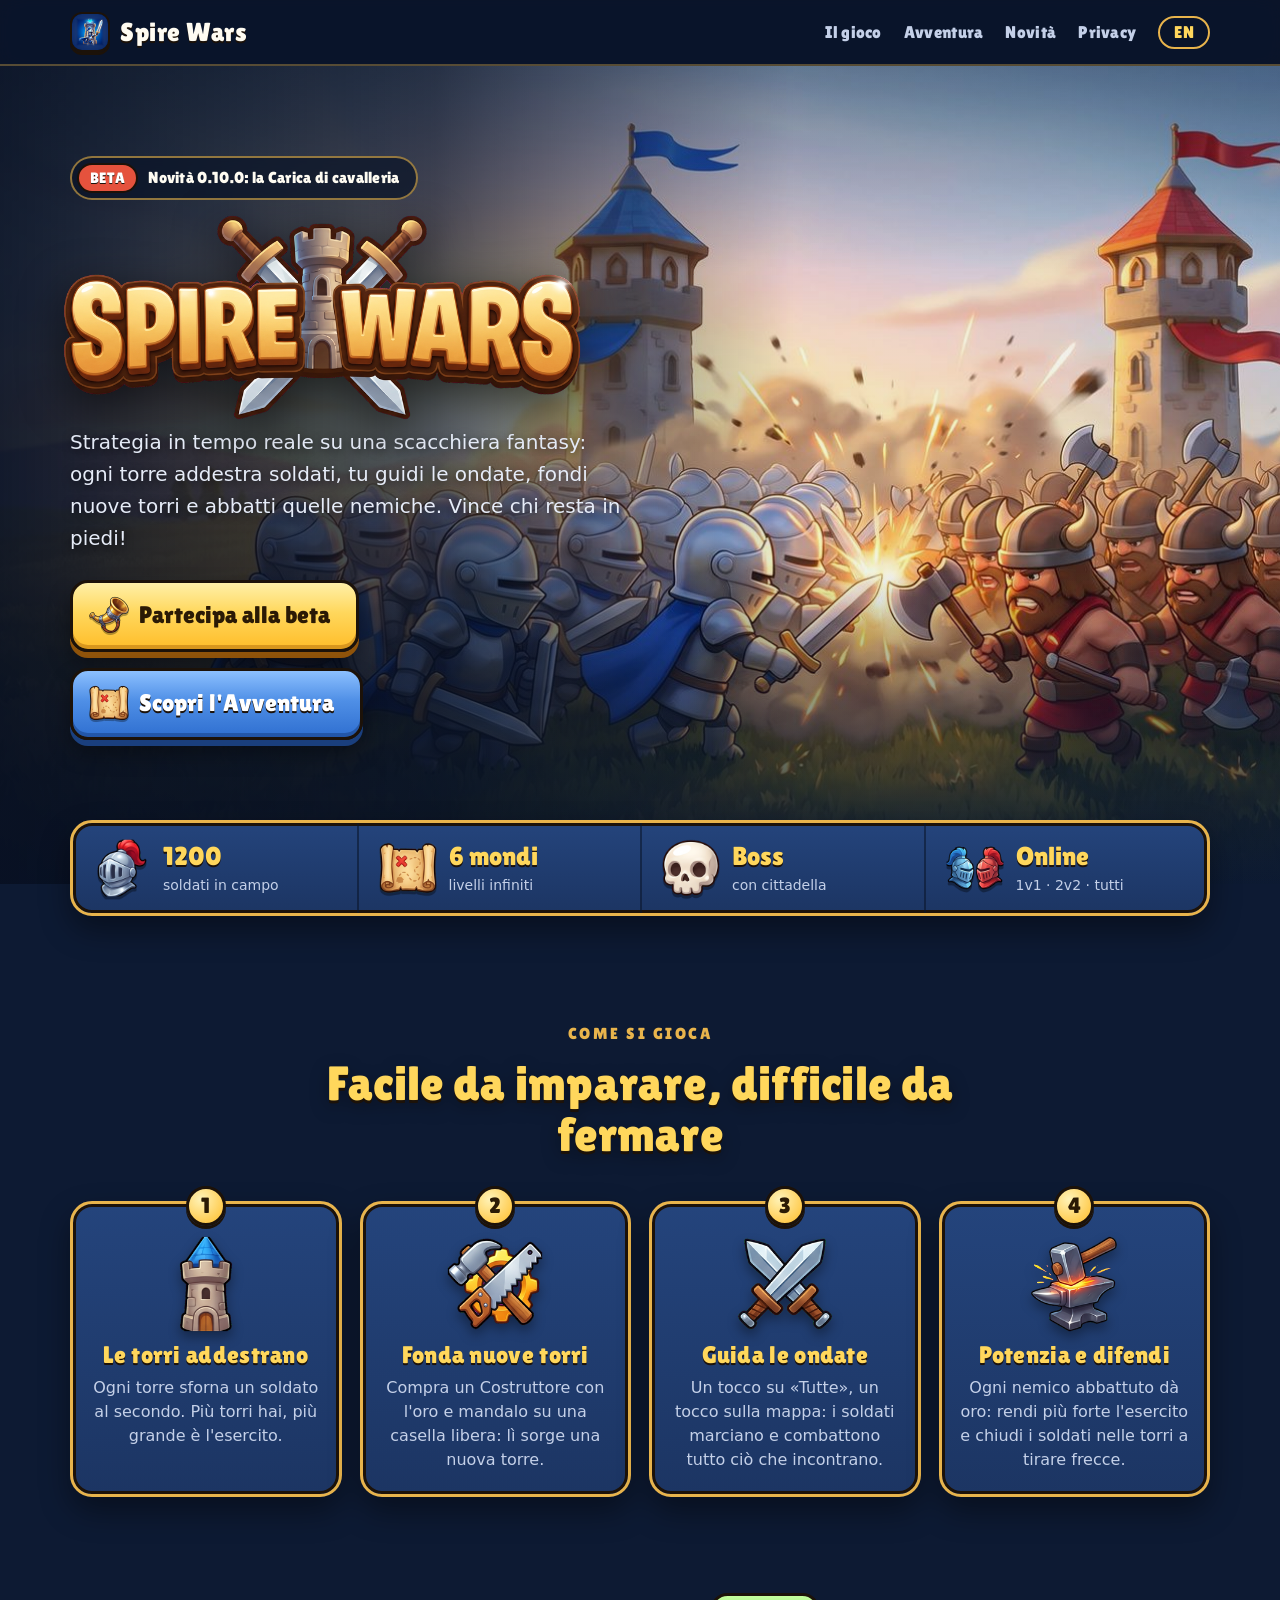
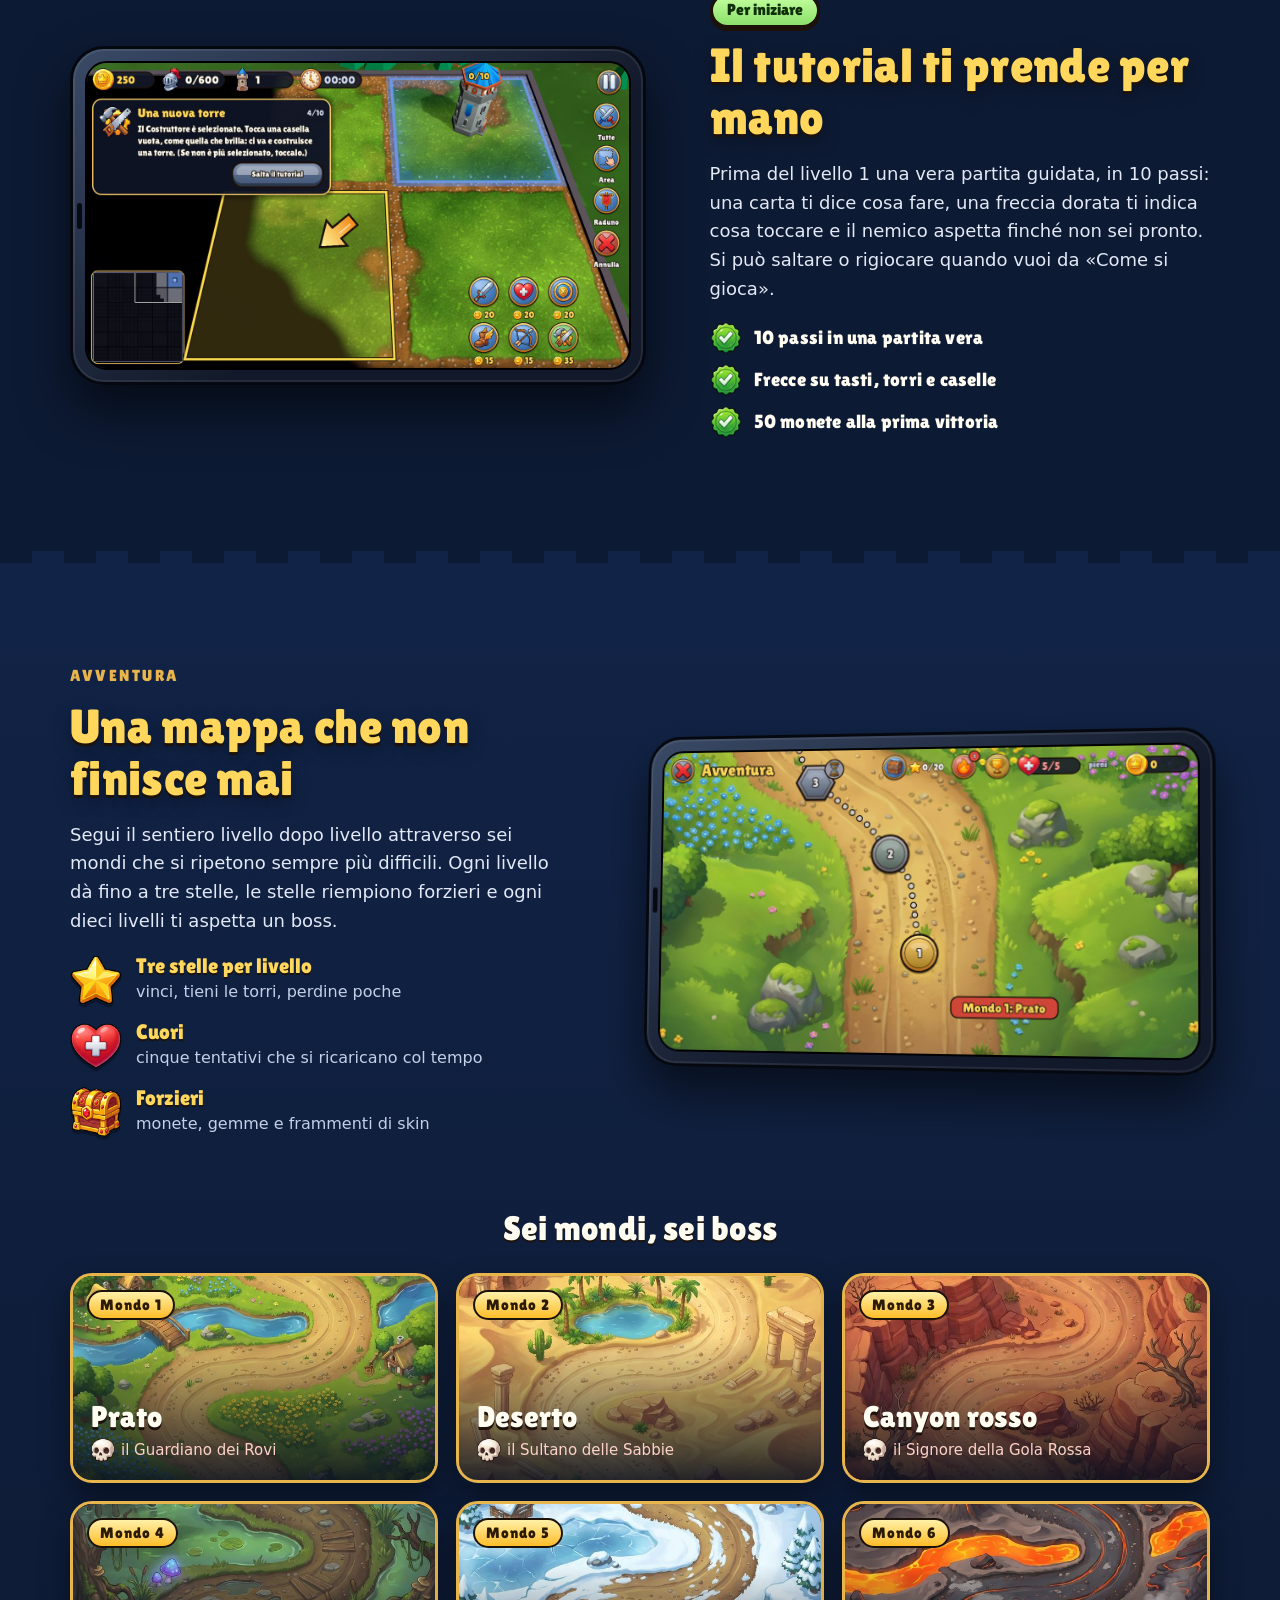
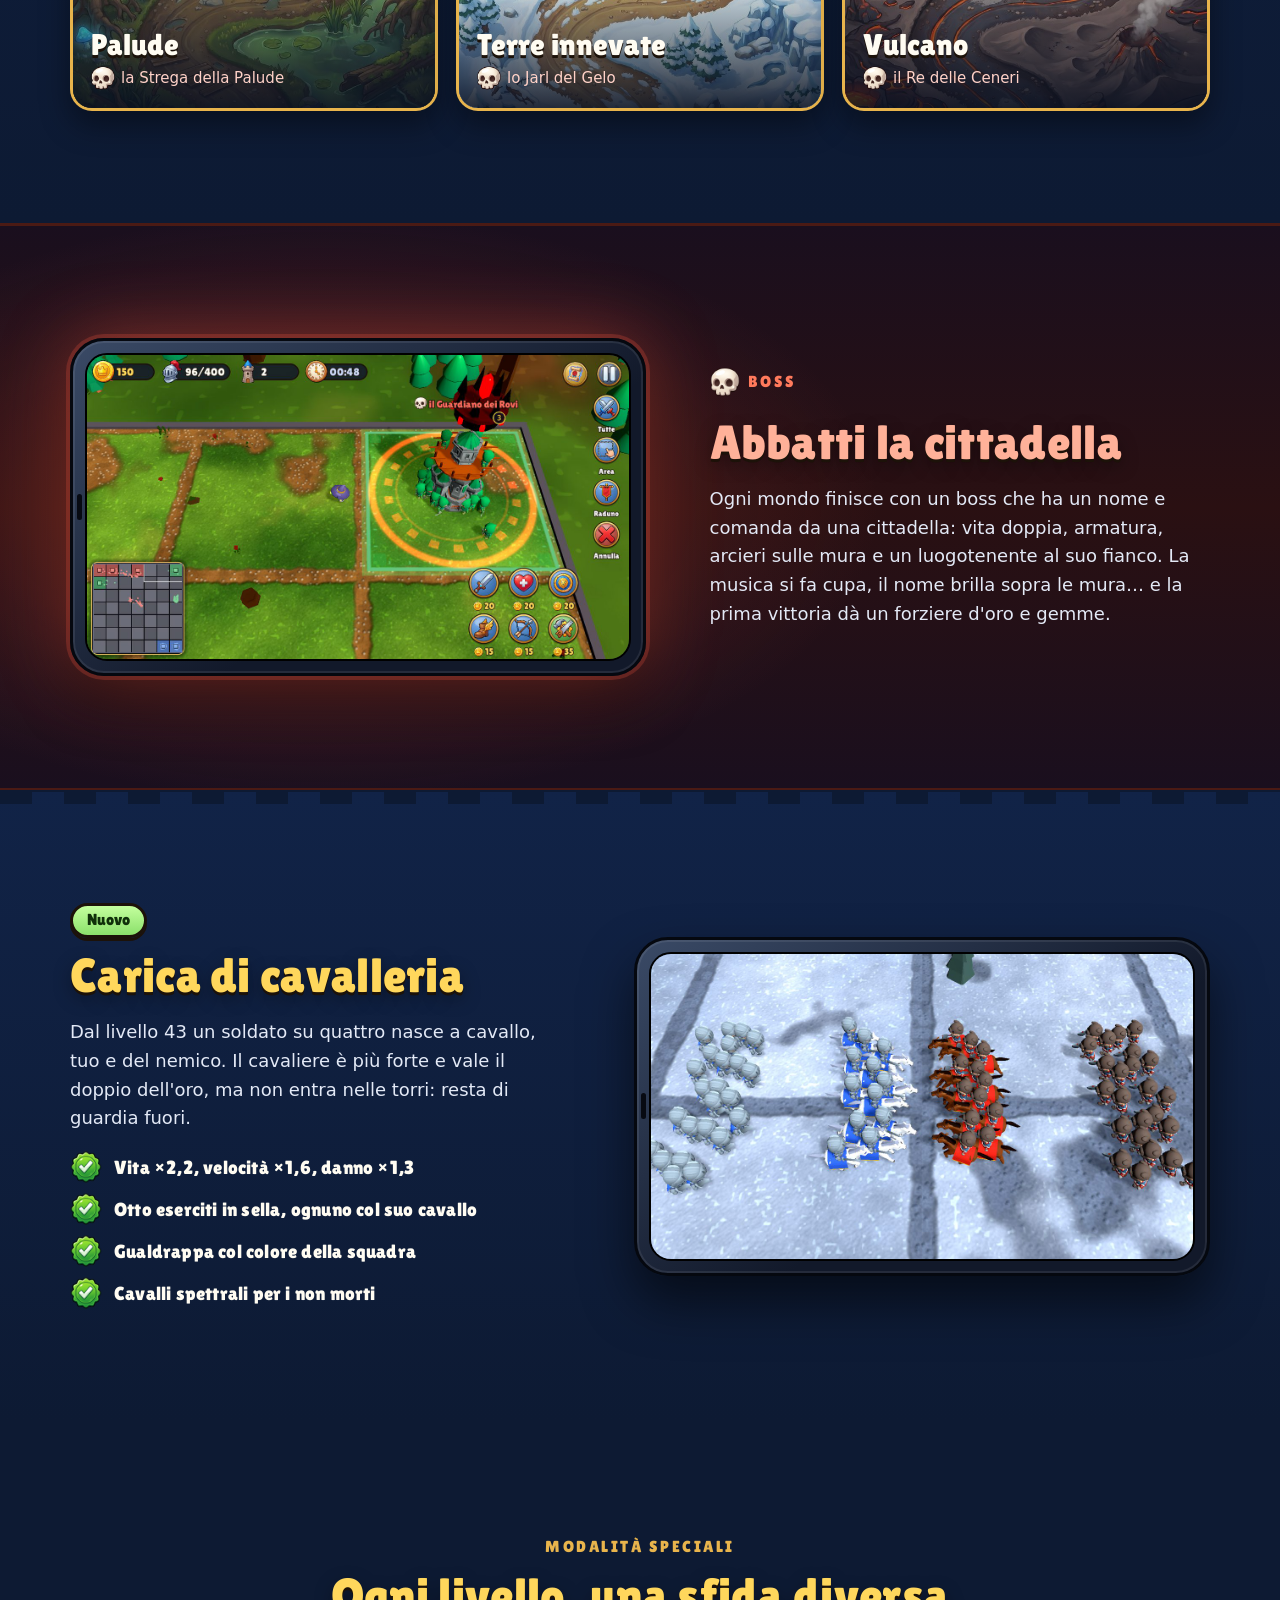
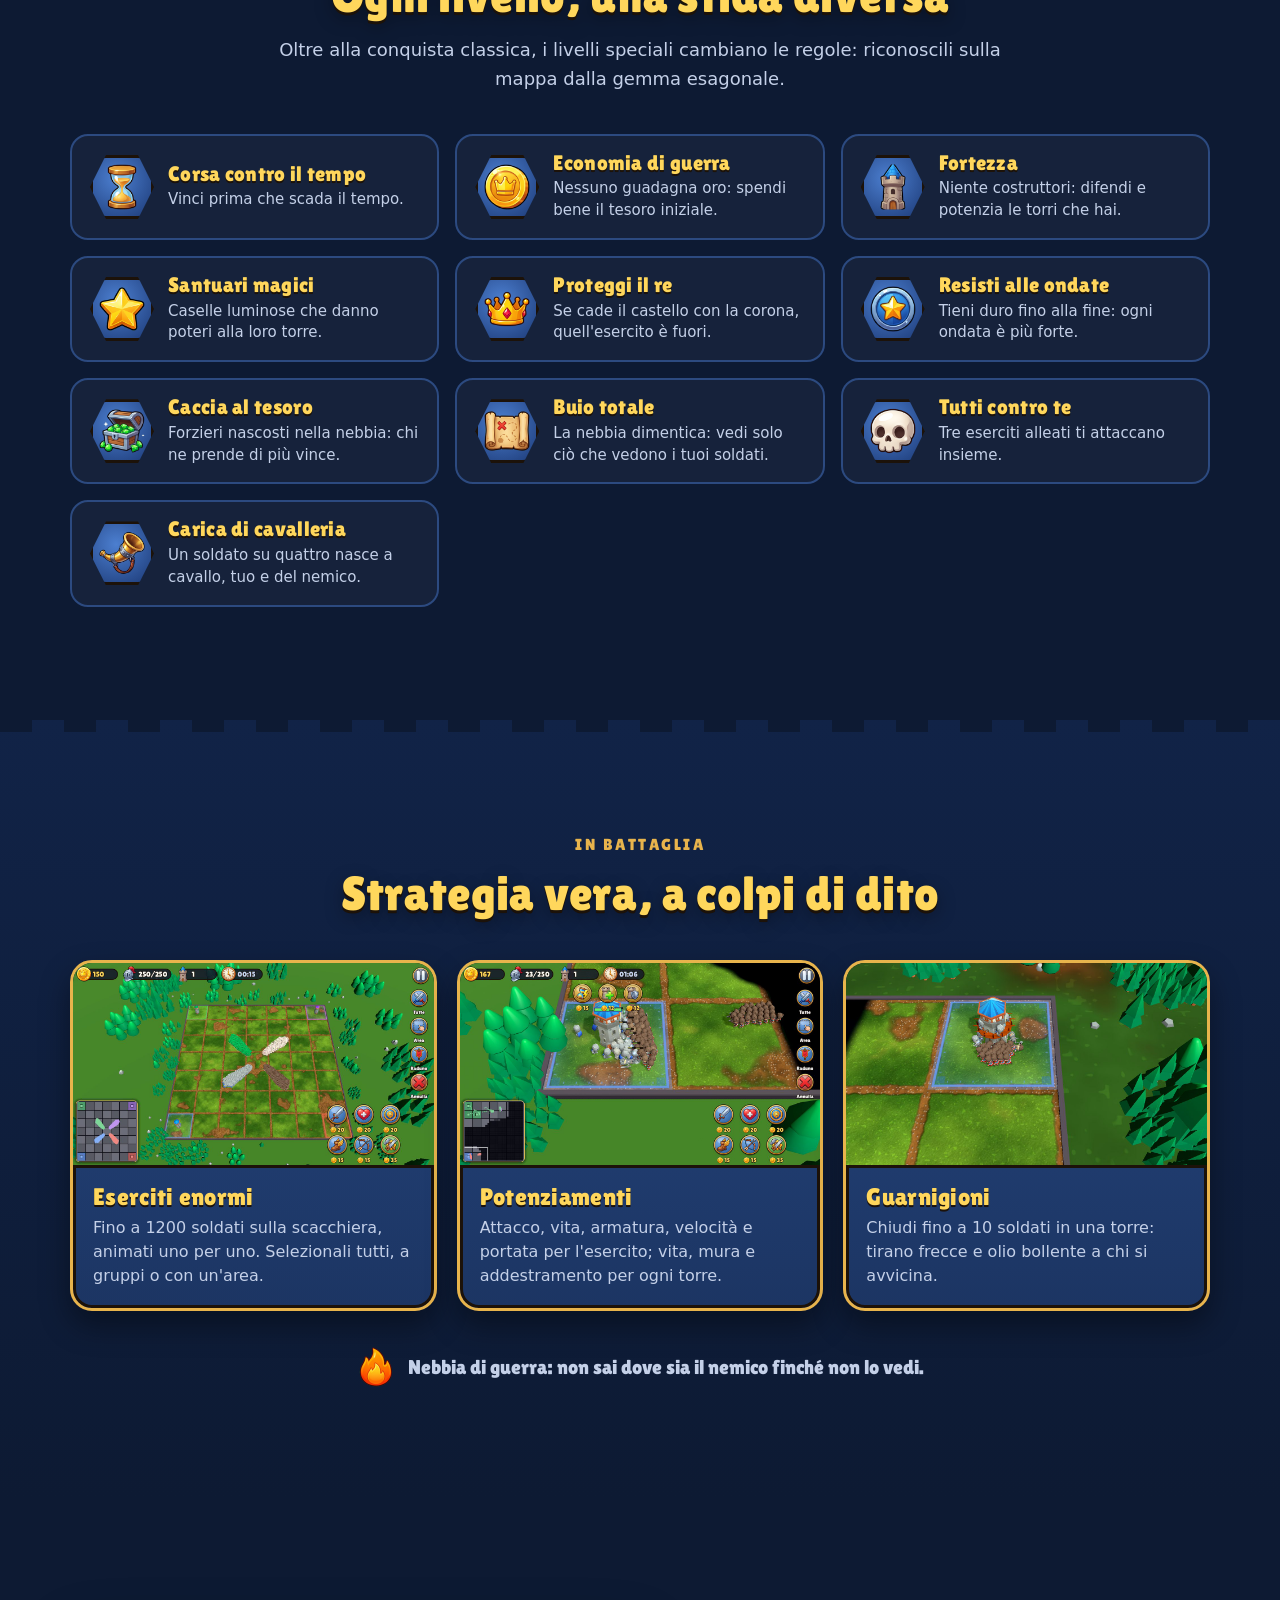
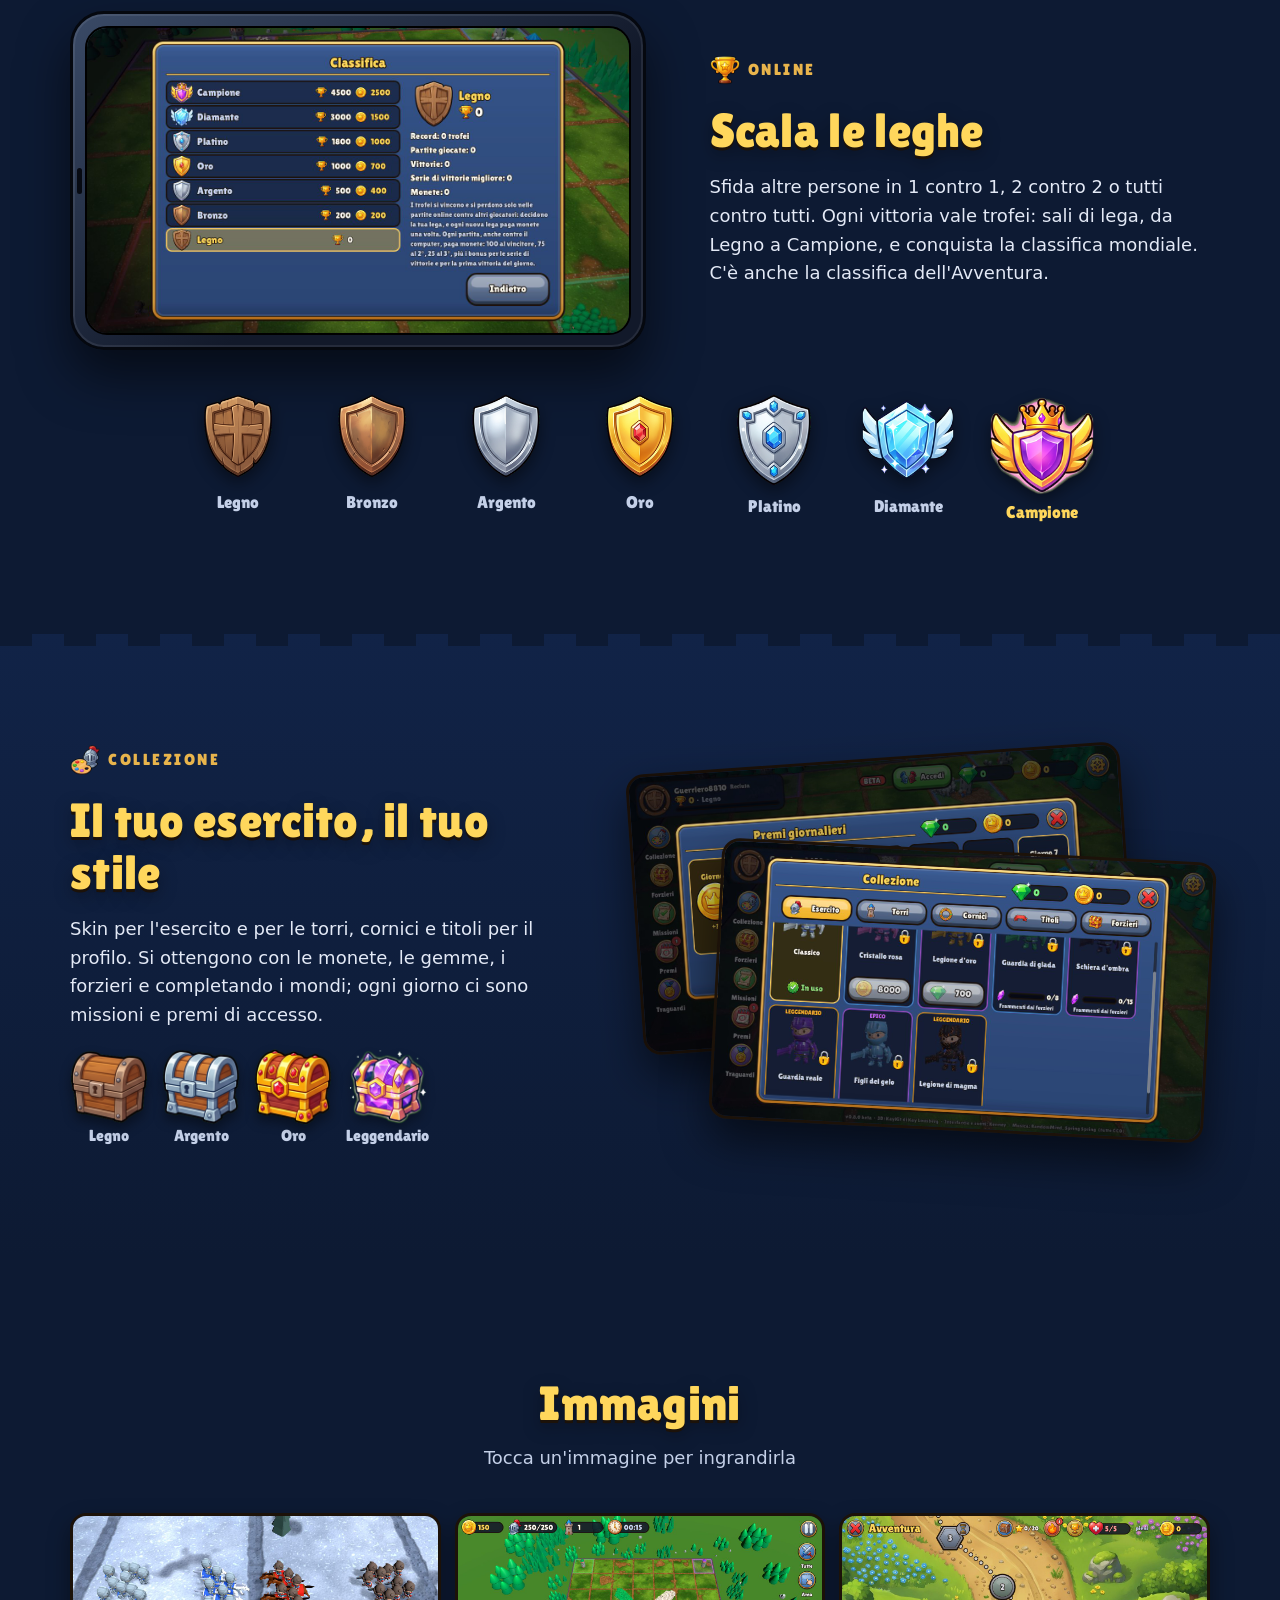
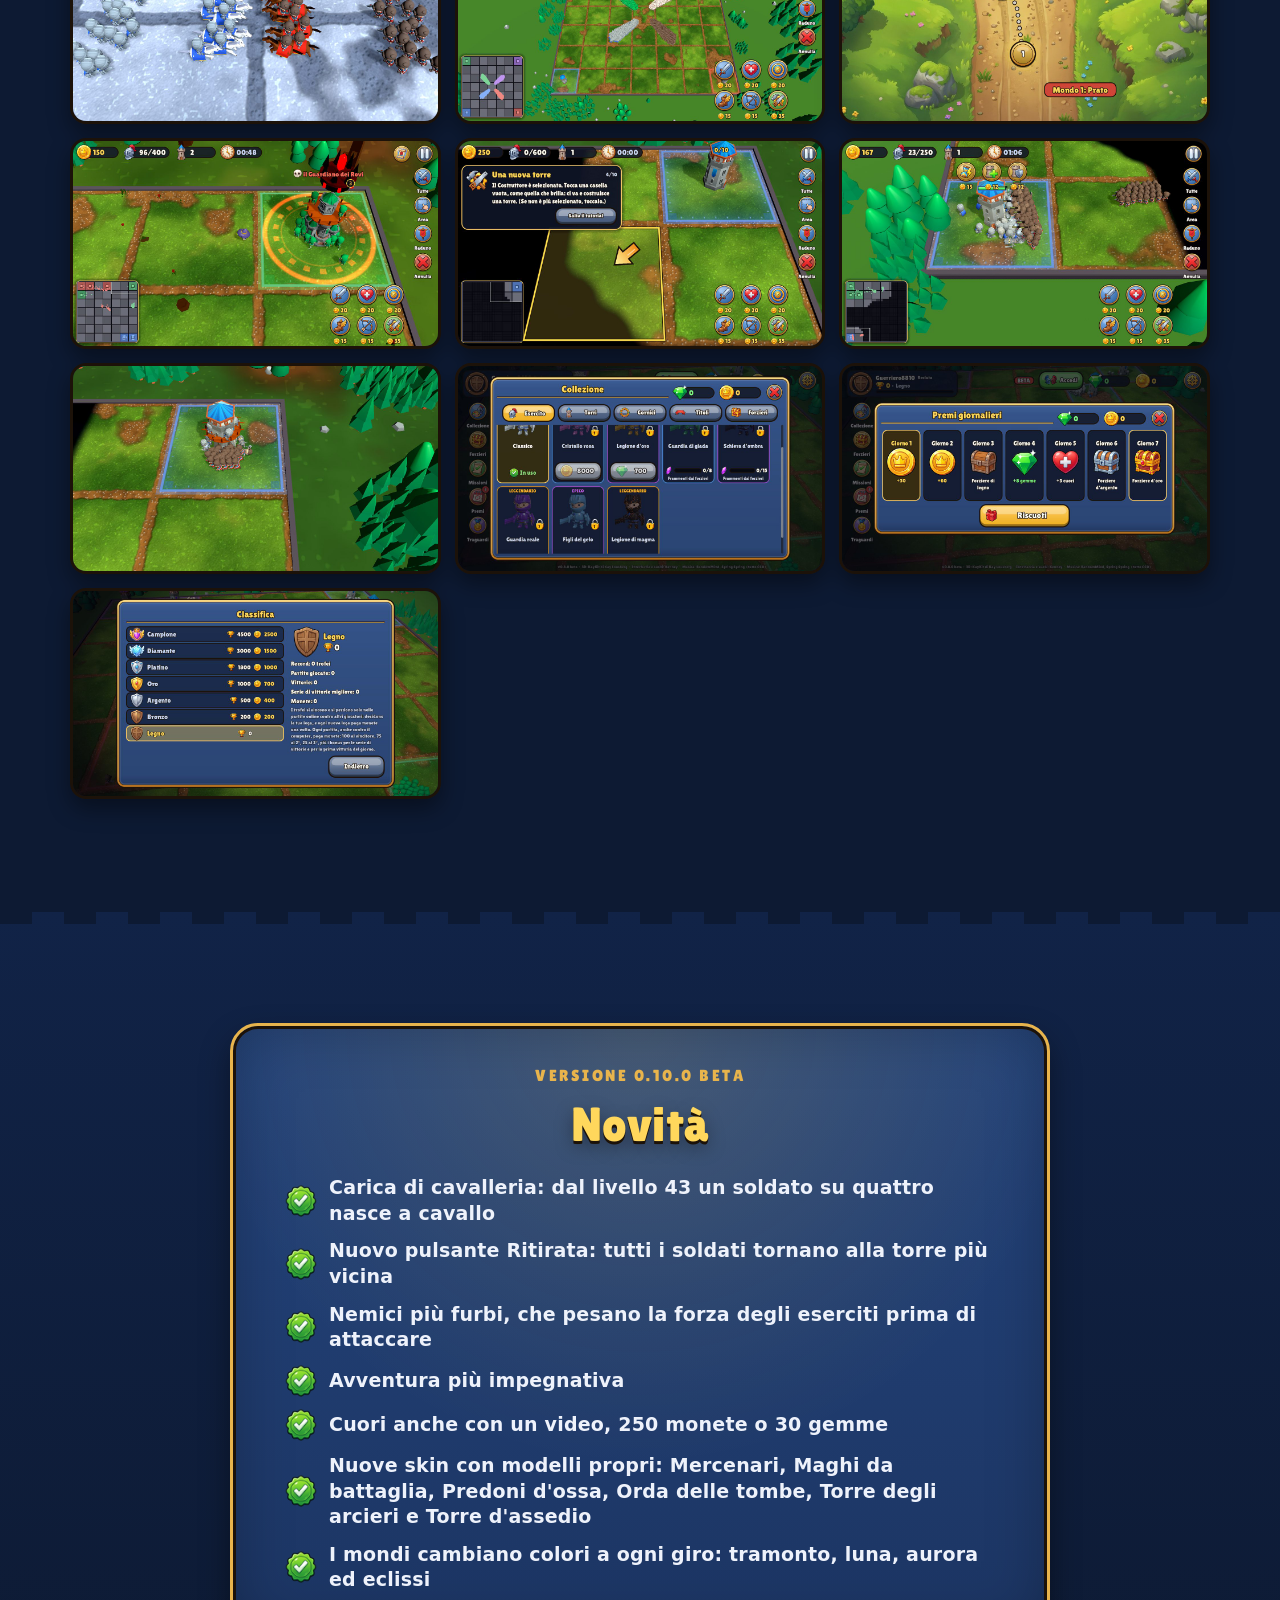
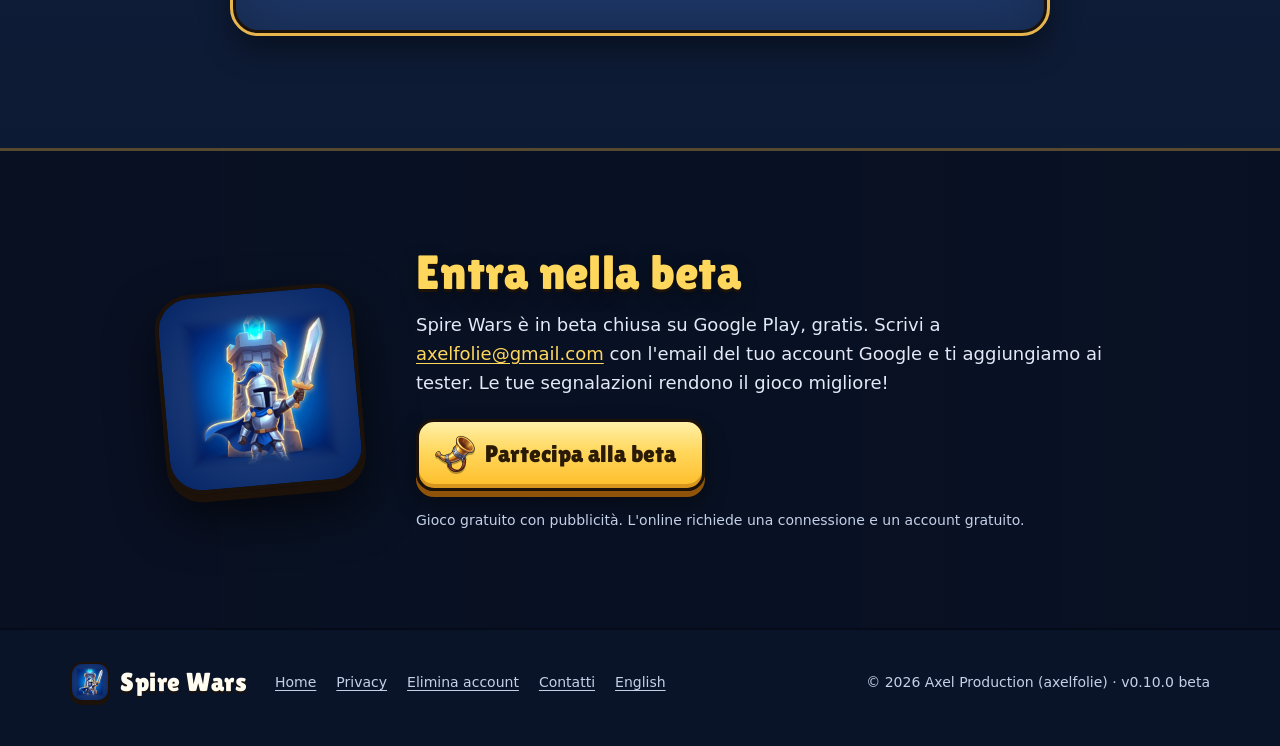
==== commit 5dbbb7ec: "Add files via upload" ====
--- a/index.html
+++ b/index.html
@@ -4,11 +4,11 @@
   <meta charset="utf-8" />
   <meta name="viewport" content="width=device-width, initial-scale=1" />
   <title>Spire Wars – Strategia a torri in tempo reale</title>
-  <meta name="description" content="Guida ondate di centinaia di soldatini e conquista la scacchiera torre dopo torre. Avventura infinita con boss, tutorial guidato, 1 contro 1, 2 contro 2 e tutti contro tutti online." />
+  <meta name="description" content="Guida ondate di centinaia di soldatini e conquista la scacchiera torre dopo torre. Avventura infinita con boss e cariche di cavalleria, tutorial guidato, 1 contro 1, 2 contro 2 e tutti contro tutti online." />
   <meta name="theme-color" content="#0d1a33" />
   <meta property="og:type" content="website" />
   <meta property="og:title" content="Spire Wars – Strategia a torri in tempo reale" />
-  <meta property="og:description" content="Guida ondate di centinaia di soldatini e conquista la scacchiera torre dopo torre. Avventura infinita con boss, tutorial guidato, 1 contro 1, 2 contro 2 e tutti contro tutti online." />
+  <meta property="og:description" content="Guida ondate di centinaia di soldatini e conquista la scacchiera torre dopo torre. Avventura infinita con boss e cariche di cavalleria, tutorial guidato, 1 contro 1, 2 contro 2 e tutti contro tutti online." />
   <meta property="og:image" content="https://spirewars.github.io/assets/social.jpg" />
   <meta name="twitter:card" content="summary_large_image" />
   <link rel="icon" href="favicon.png" />
@@ -35,7 +35,7 @@
       <div class="hero-art"><img class="hero-bg" src="assets/hero.jpg" alt="" width="1920" height="814" fetchpriority="high" /></div>
       <div class="wrap hero-in">
         <div class="hero-copy">
-          <a class="chip" href="#novita"><span class="badge">BETA</span>Novità 0.8.0: tutorial guidato e boss veri</a>
+          <a class="chip" href="#novita"><span class="badge">BETA</span>Novità 0.10.0: la Carica di cavalleria</a>
           <h1 class="sr">Spire Wars</h1>
           <img class="logo" src="assets/title.png" alt="Spire Wars" width="900" height="358" />
           <p class="lead">Strategia in tempo reale su una scacchiera fantasy: ogni torre addestra soldati, tu guidi le ondate, fondi nuove torri e abbatti quelle nemiche. Vince chi resta in piedi!</p>
@@ -79,7 +79,7 @@
         <div class="split">
           <div class="device"><img src="assets/shot_it_tutorial.jpg" alt="Il tutorial: una carta spiega il passo e una freccia dorata indica la casella dove costruire" width="1280" height="720" loading="lazy" /></div>
           <div class="copy">
-            <span class="tag">Nuovo</span>
+            <span class="tag">Per iniziare</span>
             <h2>Il tutorial ti prende per mano</h2>
             <p>Prima del livello 1 una vera partita guidata, in 10 passi: una carta ti dice cosa fare, una freccia dorata ti indica cosa toccare e il nemico aspetta finché non sei pronto. Si può saltare o rigiocare quando vuoi da «Come si gioca».</p>
             <ul class="ticks"><li><img class="tick" src="assets/icons/check.png" alt="" width="80" height="80" loading="lazy" />10 passi in una partita vera</li><li><img class="tick" src="assets/icons/check.png" alt="" width="80" height="80" loading="lazy" />Frecce su tasti, torri e caselle</li><li><img class="tick" src="assets/icons/check.png" alt="" width="80" height="80" loading="lazy" />50 monete alla prima vittoria</li></ul>
@@ -156,6 +156,18 @@
       </div>
     </section>
 
+    <section id="cavalleria" class="band alt">
+      <div class="wrap split rev">
+        <div class="device"><img src="assets/shot_cavalry.jpg" alt="Due schiere di cavalieri, bianchi e blu contro bruni e rossi, si scontrano sulla neve davanti ai fanti" width="1280" height="720" loading="lazy" /></div>
+        <div class="copy">
+          <span class="tag">Nuovo</span>
+          <h2>Carica di cavalleria</h2>
+          <p>Dal livello 43 un soldato su quattro nasce a cavallo, tuo e del nemico. Il cavaliere è più forte e vale il doppio dell'oro, ma non entra nelle torri: resta di guardia fuori.</p>
+          <ul class="ticks"><li><img class="tick" src="assets/icons/check.png" alt="" width="80" height="80" loading="lazy" />Vita ×2,2, velocità ×1,6, danno ×1,3</li><li><img class="tick" src="assets/icons/check.png" alt="" width="80" height="80" loading="lazy" />Otto eserciti in sella, ognuno col suo cavallo</li><li><img class="tick" src="assets/icons/check.png" alt="" width="80" height="80" loading="lazy" />Gualdrappa col colore della squadra</li><li><img class="tick" src="assets/icons/check.png" alt="" width="80" height="80" loading="lazy" />Cavalli spettrali per i non morti</li></ul>
+        </div>
+      </div>
+    </section>
+
     <section class="band">
       <div class="wrap">
         <header class="head"><span class="eyebrow">Modalità speciali</span><h2>Ogni livello, una sfida diversa</h2><p>Oltre alla conquista classica, i livelli speciali cambiano le regole: riconoscili sulla mappa dalla gemma esagonale.</p></header>
@@ -169,6 +181,7 @@
           <li class="mode"><img class="ic" src="assets/icons/gem_chest.png" alt="" width="80" height="80" loading="lazy" /><div><h3>Caccia al tesoro</h3><p>Forzieri nascosti nella nebbia: chi ne prende di più vince.</p></div></li>
           <li class="mode"><img class="ic" src="assets/icons/map.png" alt="" width="80" height="80" loading="lazy" /><div><h3>Buio totale</h3><p>La nebbia dimentica: vedi solo ciò che vedono i tuoi soldati.</p></div></li>
           <li class="mode"><img class="ic" src="assets/icons/skull.png" alt="" width="80" height="80" loading="lazy" /><div><h3>Tutti contro te</h3><p>Tre eserciti alleati ti attaccano insieme.</p></div></li>
+          <li class="mode"><img class="ic" src="assets/icons/war_horn.png" alt="" width="80" height="80" loading="lazy" /><div><h3>Carica di cavalleria</h3><p>Un soldato su quattro nasce a cavallo, tuo e del nemico.</p></div></li>
         </ul>
       </div>
     </section>
@@ -240,6 +253,7 @@
       <div class="wrap">
         <header class="head"><h2>Immagini</h2><p>Tocca un'immagine per ingrandirla</p></header>
         <div class="gallery">
+          <a href="assets/shot_cavalry.jpg"><img src="assets/shot_cavalry.jpg" alt="Due schiere di cavalieri, bianchi e blu contro bruni e rossi, si scontrano sulla neve davanti ai fanti" width="1280" height="720" loading="lazy" /></a>
           <a href="assets/shot_it_battle.jpg"><img src="assets/shot_it_battle.jpg" alt="Quattro eserciti si scontrano al centro della scacchiera" width="1280" height="720" loading="lazy" /></a>
           <a href="assets/shot_it_map.jpg"><img src="assets/shot_it_map.jpg" alt="La mappa dell'Avventura nel mondo del Prato, con il sentiero e i livelli" width="1280" height="720" loading="lazy" /></a>
           <a href="assets/shot_it_boss.jpg"><img src="assets/shot_it_boss.jpg" alt="La cittadella del Guardiano dei Rovi con il cerchio runico rosso e gli arcieri" width="1280" height="720" loading="lazy" /></a>
@@ -256,17 +270,16 @@
     <section id="novita" class="band alt">
       <div class="wrap">
         <div class="scroll">
-          <span class="eyebrow">Versione 0.8.0 beta</span>
+          <span class="eyebrow">Versione 0.10.0 beta</span>
           <h2>Novità</h2>
           <ul class="ticks news">
-          <li><img class="tick" src="assets/icons/check.png" alt="" width="80" height="80" loading="lazy" />Un tutorial guidato prima dell'Avventura</li>
-          <li><img class="tick" src="assets/icons/check.png" alt="" width="80" height="80" loading="lazy" />Boss veri: un nome per mondo, cittadella con arcieri e musica sua</li>
-          <li><img class="tick" src="assets/icons/check.png" alt="" width="80" height="80" loading="lazy" />Avventura un po' più impegnativa</li>
-          <li><img class="tick" src="assets/icons/check.png" alt="" width="80" height="80" loading="lazy" />Guarnigioni più rapide: un tocco riempie la torre e una scritta dorata conta i soldati</li>
-          <li><img class="tick" src="assets/icons/check.png" alt="" width="80" height="80" loading="lazy" />Obiettivi del livello consultabili in partita</li>
-          <li><img class="tick" src="assets/icons/check.png" alt="" width="80" height="80" loading="lazy" />Livelli della mappa con forme diverse per ogni tipo</li>
-          <li><img class="tick" src="assets/icons/check.png" alt="" width="80" height="80" loading="lazy" />Premi più lunghi da ottenere, alcuni solo nei livelli avanzati</li>
-          <li><img class="tick" src="assets/icons/check.png" alt="" width="80" height="80" loading="lazy" />Fino a 1200 soldati in campo</li>
+          <li><img class="tick" src="assets/icons/check.png" alt="" width="80" height="80" loading="lazy" />Carica di cavalleria: dal livello 43 un soldato su quattro nasce a cavallo</li>
+          <li><img class="tick" src="assets/icons/check.png" alt="" width="80" height="80" loading="lazy" />Nuovo pulsante Ritirata: tutti i soldati tornano alla torre più vicina</li>
+          <li><img class="tick" src="assets/icons/check.png" alt="" width="80" height="80" loading="lazy" />Nemici più furbi, che pesano la forza degli eserciti prima di attaccare</li>
+          <li><img class="tick" src="assets/icons/check.png" alt="" width="80" height="80" loading="lazy" />Avventura più impegnativa</li>
+          <li><img class="tick" src="assets/icons/check.png" alt="" width="80" height="80" loading="lazy" />Cuori anche con un video, 250 monete o 30 gemme</li>
+          <li><img class="tick" src="assets/icons/check.png" alt="" width="80" height="80" loading="lazy" />Nuove skin con modelli propri: Mercenari, Maghi da battaglia, Predoni d'ossa, Orda delle tombe, Torre degli arcieri e Torre d'assedio</li>
+          <li><img class="tick" src="assets/icons/check.png" alt="" width="80" height="80" loading="lazy" />I mondi cambiano colori a ogni giro: tramonto, luna, aurora ed eclissi</li>
           </ul>
         </div>
       </div>
@@ -295,7 +308,7 @@
         <a href="mailto:axelfolie@gmail.com">Contatti</a>
         <a href="en/index.html" hreflang="en" lang="en">English</a>
       </nav>
-      <p>© 2026 Axel Production (axelfolie) · v0.8.0 beta</p>
+      <p>© 2026 Axel Production (axelfolie) · v0.10.0 beta</p>
     </div>
   </footer>
 </body>
